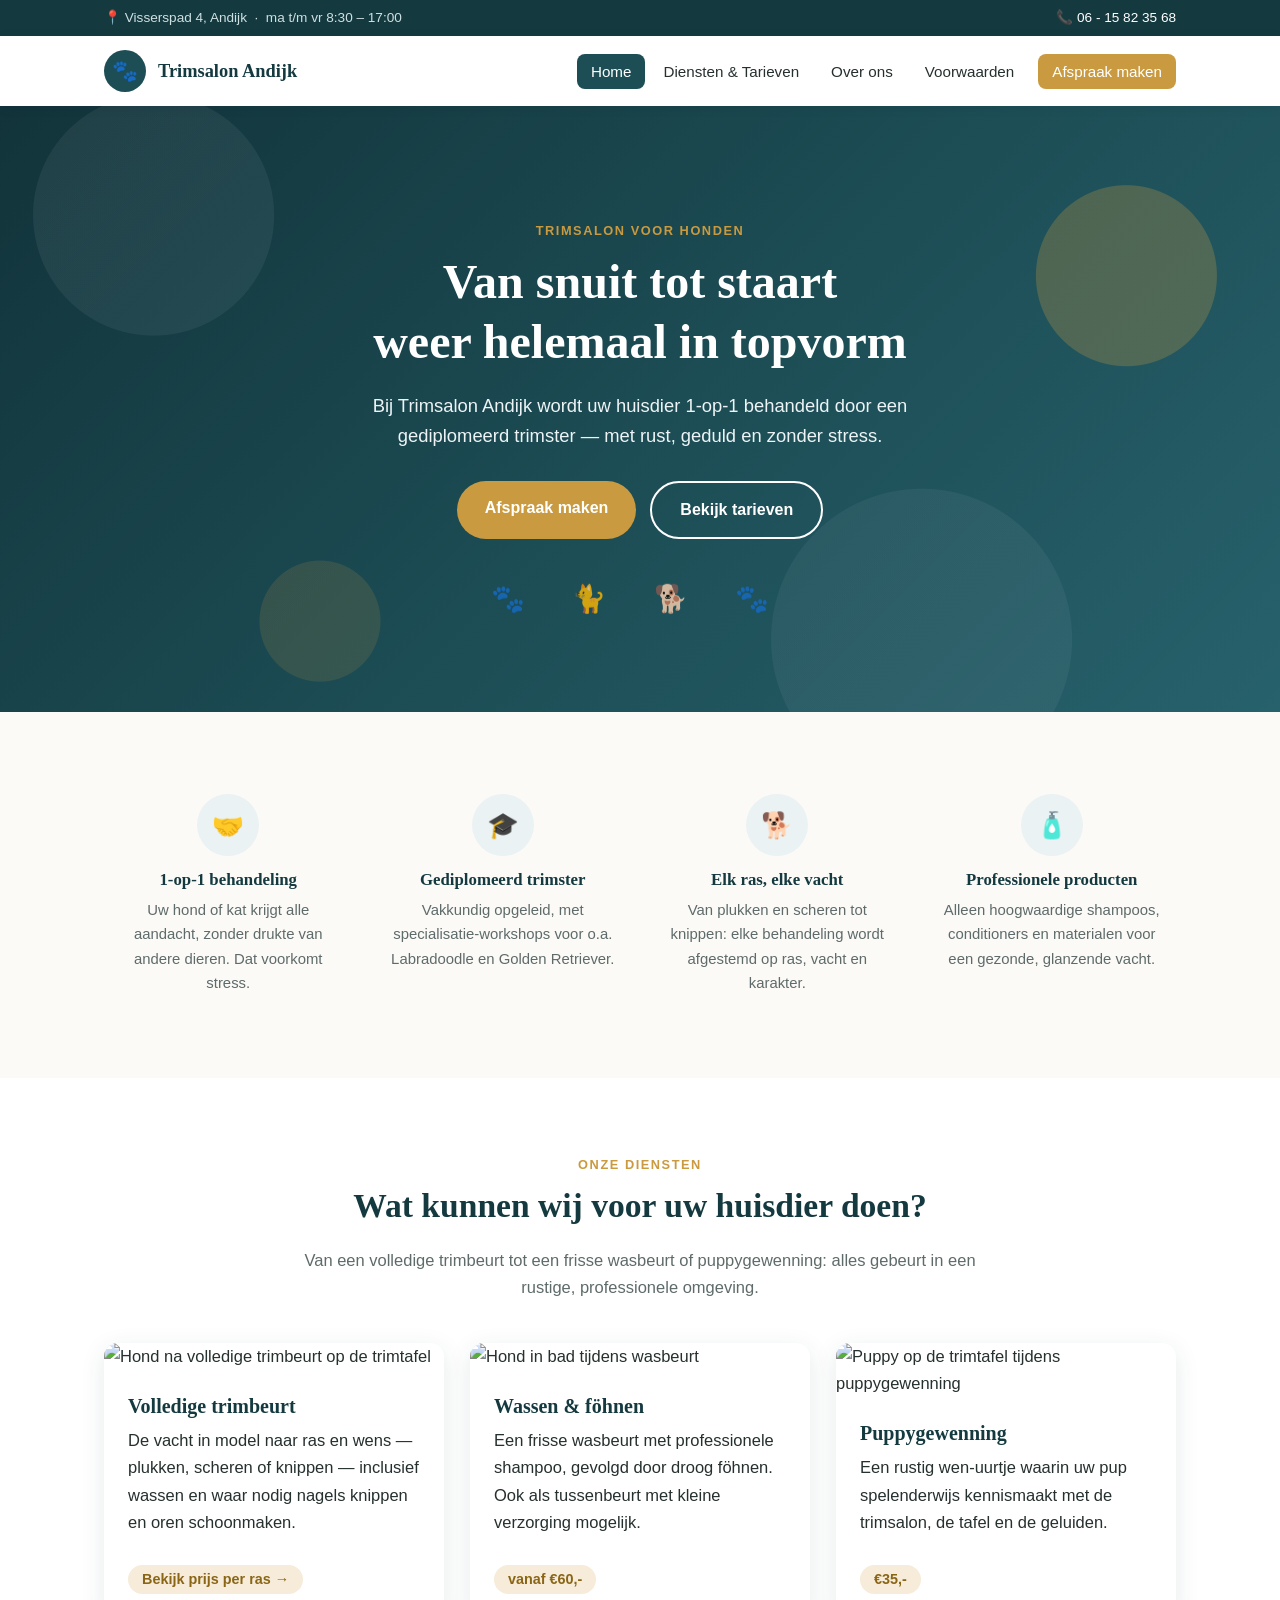
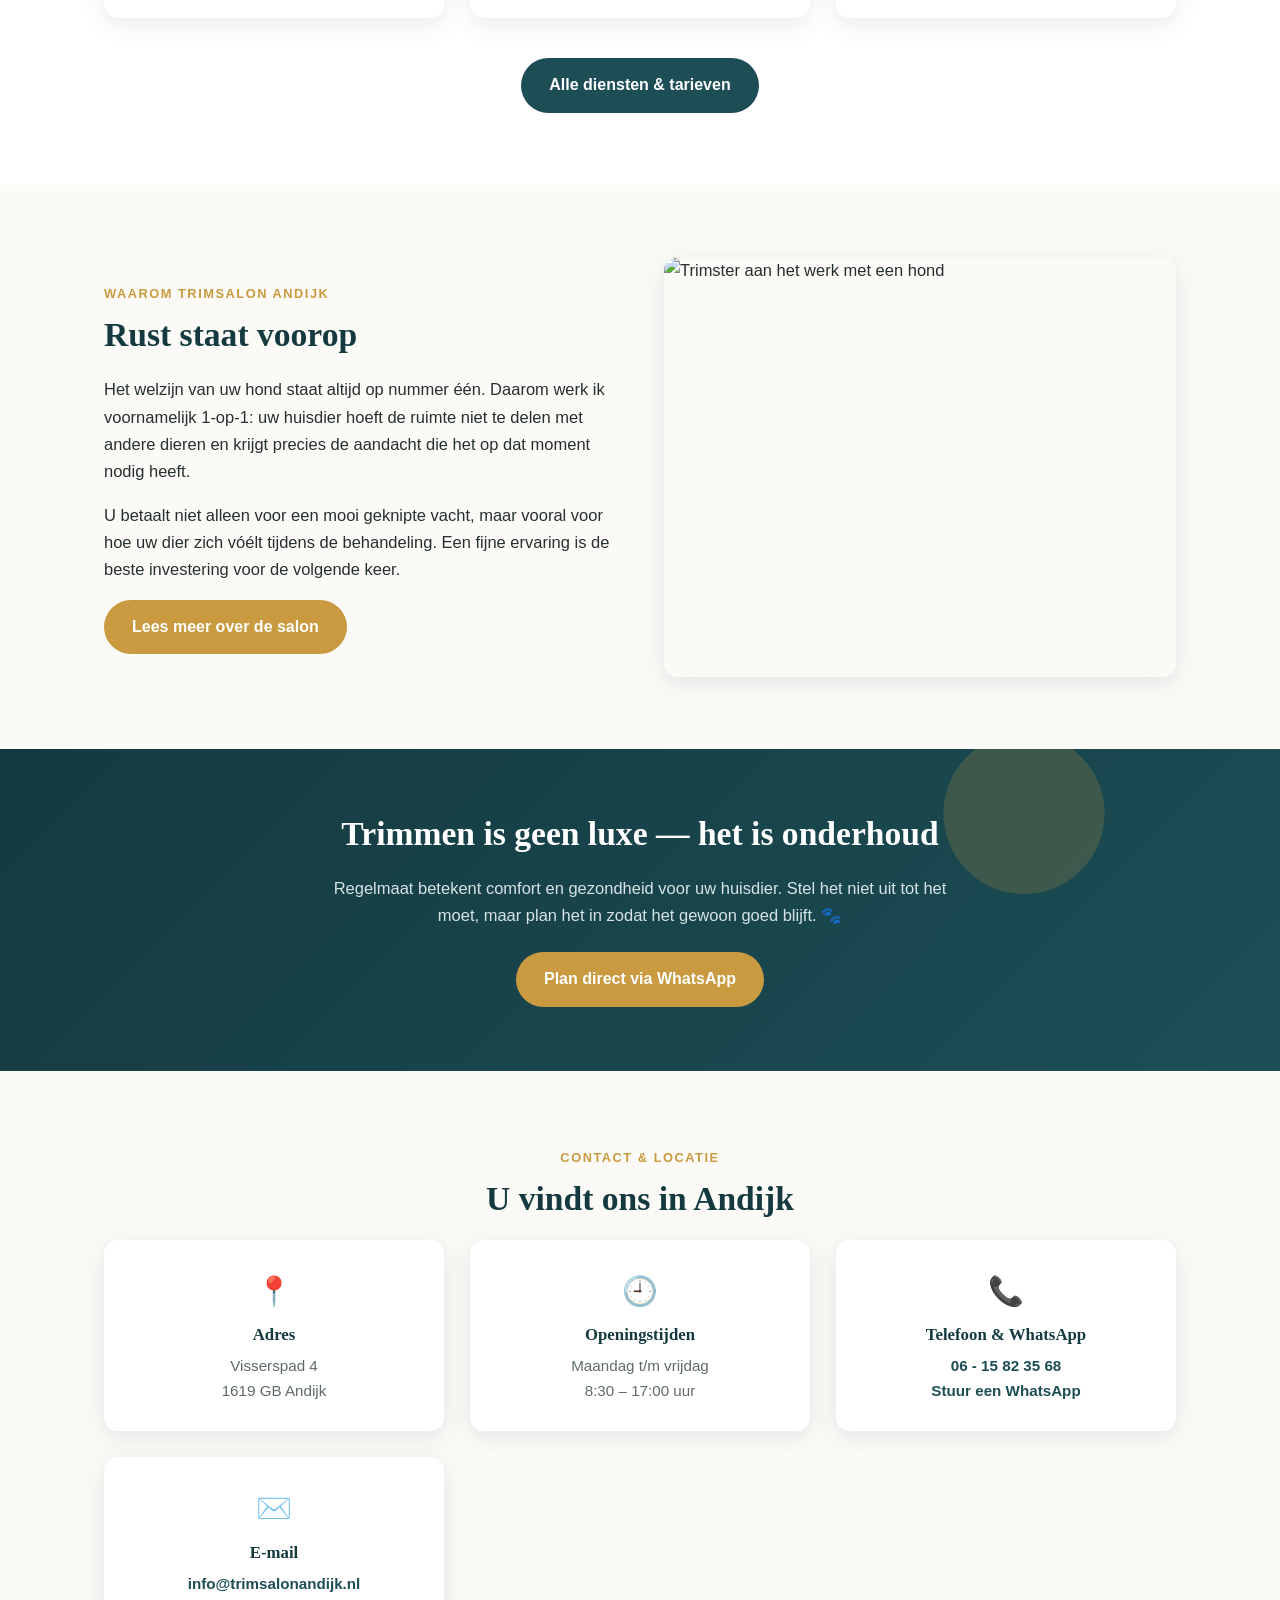
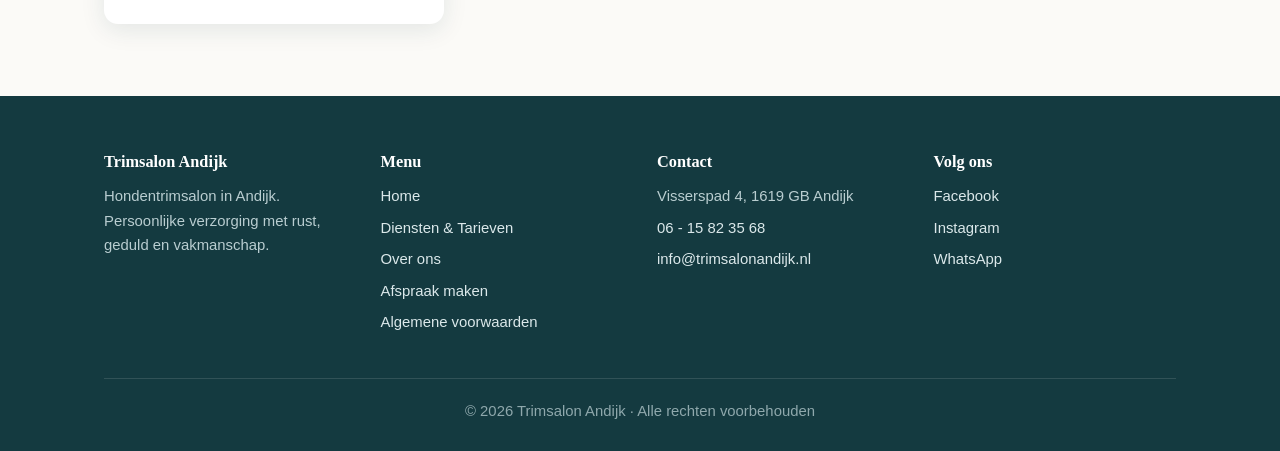
==== index.html @ f0314c36 "Update index.html" ====
<!DOCTYPE html>
<html lang="nl">
<head>
<meta charset="UTF-8">
<meta name="viewport" content="width=device-width, initial-scale=1.0">
<title>Trimsalon Andijk | Hondentrimsalon</title>
<meta name="description" content="Trimsalon Andijk: professionele trimsalon voor honden. Persoonlijke 1-op-1 aandacht door een gediplomeerd trimster. Maak eenvoudig een afspraak.">
<link rel="stylesheet" href="style.css">
</head>
<body>

<div class="topbar">
  <div class="container">
    <span>📍 Visserspad 4, Andijk &nbsp;·&nbsp; ma t/m vr 8:30 – 17:00</span>
    <span>📞 <a href="tel:0615823568">06 - 15 82 35 68</a></span>
  </div>
</div>

<header class="site">
  <div class="container">
    <a class="brand" href="index.html">
      <span class="paw">🐾</span>
      <span>
        <strong>Trimsalon Andijk</strong>
      </span>
    </a>
    <nav class="main">
      <ul>
        <li><a href="index.html" class="active">Home</a></li>
        <li><a href="diensten-tarieven.html">Diensten &amp; Tarieven</a></li>
        <li><a href="over-ons.html">Over ons</a></li>
        <li><a href="algemene-voorwaarden.html">Voorwaarden</a></li>
        <li><a href="afspraak-maken.html" class="cta">Afspraak maken</a></li>
      </ul>
    </nav>
  </div>
</header>

<!-- Foto-idee (later): brede sfeerfoto van de salon, of een vrolijke net-getrimde hond. Kan als achtergrond achter deze hero. -->
<section class="hero">
  <span class="kicker">Trimsalon voor honden</span>
  <h1>Van snuit tot staart<br>weer helemaal in topvorm</h1>
  <p class="lead">Bij Trimsalon Andijk wordt uw huisdier 1-op-1 behandeld door een gediplomeerd trimster — met rust, geduld en zonder stress.</p>
  <div class="btn-row">
    <a class="btn btn-gold" href="afspraak-maken.html">Afspraak maken</a>
    <a class="btn btn-outline" href="diensten-tarieven.html">Bekijk tarieven</a>
  </div>
  <span class="paws">🐾 🐈 🐕 🐾</span>
</section>

<section class="block">
  <div class="container">
    <div class="usp">
      <div class="item">
        <div class="icon">🤝</div>
        <h3>1-op-1 behandeling</h3>
        <p>Uw hond of kat krijgt alle aandacht, zonder drukte van andere dieren. Dat voorkomt stress.</p>
      </div>
      <div class="item">
        <div class="icon">🎓</div>
        <h3>Gediplomeerd trimster</h3>
        <p>Vakkundig opgeleid, met specialisatie-workshops voor o.a. Labradoodle en Golden Retriever.</p>
      </div>
      <div class="item">
        <div class="icon">🐕</div>
        <h3>Elk ras, elke vacht</h3>
        <p>Van plukken en scheren tot knippen: elke behandeling wordt afgestemd op ras, vacht en karakter.</p>
      </div>
      <div class="item">
        <div class="icon">🧴</div>
        <h3>Professionele producten</h3>
        <p>Alleen hoogwaardige shampoos, conditioners en materialen voor een gezonde, glanzende vacht.</p>
      </div>
    </div>
  </div>
</section>

<section class="block alt">
  <div class="container">
    <div class="center">
      <span class="kicker">Onze diensten</span>
      <h2>Wat kunnen wij voor uw huisdier doen?</h2>
      <p class="intro">Van een volledige trimbeurt tot een frisse wasbeurt of puppygewenning: alles gebeurt in een rustige, professionele omgeving.</p>
    </div>
    <div class="grid cols-3">
      <div class="card">
        <img src="https://d8j0ntlcm91z4.cloudfront.net/user_3FoysJiSFEChedgdG9I7TiVVTY4/hf_20260715_161110_e3547c8f-b76b-4efc-82a1-3128d108b045_min.webp" alt="Hond na volledige trimbeurt op de trimtafel">
        <div class="body">
          <h3>Volledige trimbeurt</h3>
          <p>De vacht in model naar ras en wens — plukken, scheren of knippen — inclusief wassen en waar nodig nagels knippen en oren schoonmaken.</p>
          <a class="price" href="diensten-tarieven.html#prijzen">Bekijk prijs per ras →</a>
        </div>
      </div>
      <div class="card">
        <img src="https://d8j0ntlcm91z4.cloudfront.net/user_3FoysJiSFEChedgdG9I7TiVVTY4/hf_20260715_161113_7d93ef92-197d-4ca3-9a2f-5227d7cec4b4_min.webp" alt="Hond in bad tijdens wasbeurt">
        <div class="body">
          <h3>Wassen &amp; föhnen</h3>
          <p>Een frisse wasbeurt met professionele shampoo, gevolgd door droog föhnen. Ook als tussenbeurt met kleine verzorging mogelijk.</p>
          <span class="price">vanaf €60,-</span>
        </div>
      </div>
      <div class="card">
        <img src="https://d8j0ntlcm91z4.cloudfront.net/user_3FoysJiSFEChedgdG9I7TiVVTY4/hf_20260715_161114_05e41733-32a0-4cd3-87bd-3e9fcb321b71_min.webp" alt="Puppy op de trimtafel tijdens puppygewenning">
        <div class="body">
          <h3>Puppygewenning</h3>
          <p>Een rustig wen-uurtje waarin uw pup spelenderwijs kennismaakt met de trimsalon, de tafel en de geluiden.</p>
          <span class="price">€35,-</span>
        </div>
      </div>
    </div>
    <div class="center" style="margin-top:40px">
      <a class="btn btn-petrol" href="diensten-tarieven.html">Alle diensten &amp; tarieven</a>
    </div>
  </div>
</section>

<section class="block">
  <div class="container split">
    <div>
      <span class="kicker">Waarom Trimsalon Andijk</span>
      <h2>Rust staat voorop</h2>
      <p>Het welzijn van uw hond staat altijd op nummer één. Daarom werk ik voornamelijk 1-op-1: uw huisdier hoeft de ruimte niet te delen met andere dieren en krijgt precies de aandacht die het op dat moment nodig heeft.</p>
      <p>U betaalt niet alleen voor een mooi geknipte vacht, maar vooral voor hoe uw dier zich vóélt tijdens de behandeling. Een fijne ervaring is de beste investering voor de volgende keer.</p>
      <a class="btn btn-gold" href="over-ons.html">Lees meer over de salon</a>
    </div>
    <img src="https://d8j0ntlcm91z4.cloudfront.net/user_3FoysJiSFEChedgdG9I7TiVVTY4/hf_20260715_161116_13ba893d-759b-431b-9e44-00b87ac63990_min.webp" alt="Trimster aan het werk met een hond">
  </div>
</section>

<section class="band">
  <h2>Trimmen is geen luxe — het is onderhoud</h2>
  <p>Regelmaat betekent comfort en gezondheid voor uw huisdier. Stel het niet uit tot het moet, maar plan het in zodat het gewoon goed blijft. 🐾</p>
  <a class="btn btn-gold" href="https://wa.me/31615823568">Plan direct via WhatsApp</a>
</section>

<section class="block" id="contact">
  <div class="container">
    <div class="center">
      <span class="kicker">Contact &amp; locatie</span>
      <h2>U vindt ons in Andijk</h2>
    </div>
    <div class="contact-grid">
      <div class="contact-card">
        <div class="icon">📍</div>
        <h3>Adres</h3>
        <p>Visserspad 4<br>1619 GB Andijk</p>
      </div>
      <div class="contact-card">
        <div class="icon">🕘</div>
        <h3>Openingstijden</h3>
        <p>Maandag t/m vrijdag<br>8:30 – 17:00 uur</p>
      </div>
      <div class="contact-card">
        <div class="icon">📞</div>
        <h3>Telefoon &amp; WhatsApp</h3>
        <p><a href="tel:0615823568">06 - 15 82 35 68</a><br><a href="https://wa.me/31615823568">Stuur een WhatsApp</a></p>
      </div>
      <div class="contact-card">
        <div class="icon">✉️</div>
        <h3>E-mail</h3>
        <p><a href="mailto:info@trimsalonandijk.nl">info@trimsalonandijk.nl</a></p>
      </div>
    </div>
  </div>
</section>

<footer class="site">
  <div class="container">
    <div class="foot-grid">
      <div>
        <h4>Trimsalon Andijk</h4>
        <p>Hondentrimsalon in Andijk. Persoonlijke verzorging met rust, geduld en vakmanschap.</p>
      </div>
      <div>
        <h4>Menu</h4>
        <ul>
          <li><a href="index.html">Home</a></li>
          <li><a href="diensten-tarieven.html">Diensten &amp; Tarieven</a></li>
          <li><a href="over-ons.html">Over ons</a></li>
          <li><a href="afspraak-maken.html">Afspraak maken</a></li>
          <li><a href="algemene-voorwaarden.html">Algemene voorwaarden</a></li>
        </ul>
      </div>
      <div>
        <h4>Contact</h4>
        <ul>
          <li>Visserspad 4, 1619 GB Andijk</li>
          <li><a href="tel:0615823568">06 - 15 82 35 68</a></li>
          <li><a href="mailto:info@trimsalonandijk.nl">info@trimsalonandijk.nl</a></li>
        </ul>
      </div>
      <div>
        <h4>Volg ons</h4>
        <ul>
          <li><a href="https://facebook.com/profile.php?id=61559334909714">Facebook</a></li>
          <li><a href="https://instagram.com/leenshonden_en_kattentrimsalon">Instagram</a></li>
          <li><a href="https://wa.me/31615823568">WhatsApp</a></li>
        </ul>
      </div>
    </div>
    <div class="copyright">© 2026 Trimsalon Andijk · Alle rechten voorbehouden</div>
  </div>
</footer>

</body>
</html>
---- style.css ----
/* ===== Trimsalon Andijk ===== */
:root {
  --petrol: #1d4e56;
  --petrol-dark: #143a40;
  --petrol-light: #eaf2f3;
  --gold: #c99a3f;
  --gold-light: #f6ecd9;
  --ink: #26302f;
  --muted: #5e6b6a;
  --bg: #fbfaf7;
  --white: #ffffff;
  --radius: 14px;
  --shadow: 0 6px 24px rgba(20, 58, 64, 0.10);
}

* { margin: 0; padding: 0; box-sizing: border-box; }

html { scroll-behavior: smooth; }

body {
  font-family: 'Segoe UI', 'Helvetica Neue', Arial, sans-serif;
  color: var(--ink);
  background: var(--bg);
  line-height: 1.65;
  font-size: 16.5px;
}

h1, h2, h3, h4 { font-family: Georgia, 'Times New Roman', serif; color: var(--petrol-dark); line-height: 1.25; }
h1 { font-size: clamp(1.9rem, 4.5vw, 3rem); }
h2 { font-size: clamp(1.5rem, 3vw, 2.1rem); margin-bottom: .6em; }
h3 { font-size: 1.25rem; margin-bottom: .4em; }
p { margin-bottom: 1em; }

img { max-width: 100%; display: block; }

.container { max-width: 1120px; margin: 0 auto; padding: 0 24px; }

/* ===== Topbar ===== */
.topbar {
  background: var(--petrol-dark);
  color: #cfe0e2;
  font-size: .85rem;
  padding: 7px 0;
}
.topbar .container { display: flex; justify-content: space-between; flex-wrap: wrap; gap: 6px; }
.topbar a { color: #fff; text-decoration: none; }

/* ===== Header / nav ===== */
header.site {
  background: var(--white);
  position: sticky;
  top: 0;
  z-index: 50;
  box-shadow: 0 2px 12px rgba(0,0,0,.06);
}
header.site .container {
  display: flex;
  align-items: center;
  justify-content: space-between;
  padding-top: 14px;
  padding-bottom: 14px;
  flex-wrap: wrap;
  gap: 10px;
}
.brand { display: flex; align-items: center; gap: 12px; text-decoration: none; }
.brand .paw {
  width: 42px; height: 42px; border-radius: 50%;
  background: var(--petrol);
  color: #fff; display: flex; align-items: center; justify-content: center;
  font-size: 1.3rem;
}
.brand strong { font-family: Georgia, serif; color: var(--petrol-dark); font-size: 1.15rem; display: block; line-height: 1.15; }
.brand span.sub { font-size: .78rem; color: var(--muted); letter-spacing: .04em; text-transform: uppercase; }

nav.main ul { list-style: none; display: flex; gap: 4px; flex-wrap: wrap; }
nav.main a {
  text-decoration: none; color: var(--ink);
  padding: 9px 14px; border-radius: 8px; font-weight: 500; font-size: .95rem;
}
nav.main a:hover { background: var(--petrol-light); color: var(--petrol-dark); }
nav.main a.active { background: var(--petrol); color: #fff; }
nav.main a.cta { background: var(--gold); color: #fff; margin-left: 6px; }
nav.main a.cta:hover { background: #b3872f; color: #fff; }

/* ===== Hero (decoratief, zonder foto) ===== */
.hero {
  color: #fff;
  text-align: center;
  padding: 110px 24px 90px;
  background:
    radial-gradient(circle at 12% 18%, rgba(255,255,255,.06) 0 120px, transparent 121px),
    radial-gradient(circle at 88% 28%, rgba(201,154,63,.28) 0 90px, transparent 91px),
    radial-gradient(circle at 72% 88%, rgba(255,255,255,.05) 0 150px, transparent 151px),
    radial-gradient(circle at 25% 85%, rgba(201,154,63,.15) 0 60px, transparent 61px),
    linear-gradient(135deg, #12333a, #1d4e56 55%, #27616c);
}
.hero h1 { color: #fff; margin-bottom: .4em; }
.hero p.lead { font-size: 1.15rem; max-width: 640px; margin: 0 auto 1.6em; color: #eef4f5; }
.hero .paws { font-size: 1.7rem; letter-spacing: 20px; opacity: .8; display: block; margin-top: 38px; }

.hero-page {
  background:
    radial-gradient(circle at 85% 25%, rgba(201,154,63,.22) 0 70px, transparent 71px),
    radial-gradient(circle at 10% 80%, rgba(255,255,255,.05) 0 100px, transparent 101px),
    linear-gradient(135deg, #143a40, #1d4e56);
  color: #fff;
  padding: 64px 24px;
  text-align: center;
}
.hero-page h1 { color: #fff; }
.hero-page p { color: #d7e4e6; max-width: 680px; margin: .6em auto 0; }

/* ===== Buttons ===== */
.btn {
  display: inline-block;
  padding: 14px 28px;
  border-radius: 40px;
  text-decoration: none;
  font-weight: 600;
  font-size: 1rem;
  transition: transform .15s ease, box-shadow .15s ease;
}
.btn:hover { transform: translateY(-2px); box-shadow: var(--shadow); }
.btn-gold { background: var(--gold); color: #fff; }
.btn-outline { border: 2px solid #fff; color: #fff; }
.btn-petrol { background: var(--petrol); color: #fff; }
.btn-row { display: flex; gap: 14px; justify-content: center; flex-wrap: wrap; }

/* ===== Sections ===== */
section.block { padding: 72px 0; }
section.block.alt { background: var(--white); }
.center { text-align: center; }
.kicker {
  display: inline-block;
  color: var(--gold);
  font-weight: 700;
  letter-spacing: .12em;
  text-transform: uppercase;
  font-size: .8rem;
  margin-bottom: 10px;
}
.intro { max-width: 720px; margin: 0 auto 2.5em; color: var(--muted); }

/* ===== Cards ===== */
.grid { display: grid; gap: 26px; }
.grid.cols-3 { grid-template-columns: repeat(auto-fit, minmax(280px, 1fr)); }
.grid.cols-2 { grid-template-columns: repeat(auto-fit, minmax(320px, 1fr)); }

.card {
  background: var(--white);
  border-radius: var(--radius);
  box-shadow: var(--shadow);
  overflow: hidden;
  display: flex;
  flex-direction: column;
}
.card .body { padding: 24px; flex: 1; }
.card .body ul { margin: 10px 0 0 18px; color: var(--muted); }
.card .body ul li { margin-bottom: 5px; }
.card .price {
  display: inline-block; background: var(--gold-light); color: #8a6516;
  font-weight: 700; border-radius: 20px; padding: 3px 14px; font-size: .9rem; margin-top: 12px;
  text-decoration: none;
}
a.price:hover { background: var(--gold); color: #fff; }

/* ===== Foto-placeholders =====
   Vervang een .ph-blok later door: <img src="..." alt="..."> */
.ph {
  height: 210px; width: 100%;
  background:
    radial-gradient(circle at 18% 28%, rgba(29,78,86,.09) 0 14px, transparent 15px),
    radial-gradient(circle at 72% 62%, rgba(201,154,63,.14) 0 18px, transparent 19px),
    radial-gradient(circle at 40% 80%, rgba(29,78,86,.07) 0 10px, transparent 11px),
    var(--petrol-light);
  border-bottom: 2px dashed #a8c2c6;
  display: flex; flex-direction: column; gap: 8px;
  align-items: center; justify-content: center;
  color: var(--muted); text-align: center; padding: 18px;
}
.ph .cam { font-size: 2rem; }
.ph small { font-size: .85rem; max-width: 280px; line-height: 1.4; }
.ph.tall { height: 420px; border-radius: var(--radius); border: 2px dashed #a8c2c6; box-shadow: var(--shadow); }
@media (max-width: 820px) { .ph.tall { height: 300px; } }

/* USP strip */
.usp { display: grid; gap: 26px; grid-template-columns: repeat(auto-fit, minmax(230px, 1fr)); }
.usp .item { text-align: center; padding: 10px; }
.usp .icon {
  width: 62px; height: 62px; margin: 0 auto 14px; border-radius: 50%;
  background: var(--petrol-light); color: var(--petrol);
  display: flex; align-items: center; justify-content: center; font-size: 1.6rem;
}
.usp h3 { font-size: 1.05rem; }
.usp p { color: var(--muted); font-size: .93rem; margin: 0; }

/* ===== Split (tekst + beeld) ===== */
.split { display: grid; grid-template-columns: 1fr 1fr; gap: 48px; align-items: center; }
.split img { border-radius: var(--radius); box-shadow: var(--shadow); width: 100%; height: 420px; object-fit: cover; }
@media (max-width: 820px) { .split { grid-template-columns: 1fr; } .split img { height: 300px; } }

/* ===== Tabellen ===== */
.table-wrap { overflow-x: auto; background: var(--white); border-radius: var(--radius); box-shadow: var(--shadow); }
table.prices { width: 100%; border-collapse: collapse; min-width: 420px; }
table.prices th, table.prices td { padding: 13px 20px; text-align: left; }
table.prices th { background: var(--petrol); color: #fff; font-weight: 600; font-size: .95rem; }
table.prices td { border-bottom: 1px solid #eef0ee; }
table.prices tr:last-child td { border-bottom: none; }
table.prices tr:nth-child(even) td { background: #f6f9f8; }
table.prices td.p { font-weight: 700; color: var(--petrol-dark); white-space: nowrap; }

.note {
  background: var(--gold-light);
  border-left: 4px solid var(--gold);
  padding: 18px 22px;
  border-radius: 0 10px 10px 0;
  color: #6c5417;
  margin: 26px 0;
  font-size: .95rem;
}

/* ===== Contact ===== */
.contact-grid { display: grid; gap: 26px; grid-template-columns: repeat(auto-fit, minmax(250px, 1fr)); }
.contact-card {
  background: var(--white); border-radius: var(--radius); box-shadow: var(--shadow);
  padding: 28px; text-align: center;
}
.contact-card .icon { font-size: 1.8rem; margin-bottom: 10px; }
.contact-card h3 { font-size: 1.05rem; }
.contact-card p { color: var(--muted); margin: 0; font-size: .95rem; }
.contact-card a { color: var(--petrol); font-weight: 600; text-decoration: none; }

/* ===== Quote band ===== */
.band {
  background:
    radial-gradient(circle at 80% 20%, rgba(201,154,63,.2) 0 80px, transparent 81px),
    linear-gradient(135deg, #143a40, #1d4e56);
  color: #fff;
  text-align: center;
  padding: 64px 24px;
}
.band h2 { color: #fff; }
.band p { color: #d7e4e6; max-width: 620px; margin: 0 auto 1.4em; }

/* ===== Voorwaarden ===== */
.terms { max-width: 800px; margin: 0 auto; }
.terms article {
  background: var(--white); border-radius: var(--radius); box-shadow: var(--shadow);
  padding: 28px 32px; margin-bottom: 22px;
}
.terms article h3 { display: flex; gap: 12px; align-items: baseline; }
.terms article h3 .nr {
  color: var(--gold); font-family: Georgia, serif; font-size: 1.4rem;
}
.terms article p, .terms article li { color: var(--muted); font-size: .97rem; }
.terms article ul { margin: 8px 0 0 20px; }

/* ===== Footer ===== */
footer.site {
  background: var(--petrol-dark);
  color: #b9cdd0;
  padding: 56px 0 28px;
  font-size: .93rem;
}
footer.site h4 { color: #fff; margin-bottom: 12px; font-size: 1.02rem; }
footer.site a { color: #dbe8ea; text-decoration: none; }
footer.site a:hover { color: var(--gold); }
.foot-grid { display: grid; gap: 34px; grid-template-columns: repeat(auto-fit, minmax(220px, 1fr)); margin-bottom: 36px; }
.foot-grid ul { list-style: none; }
.foot-grid li { margin-bottom: 7px; }
.copyright { border-top: 1px solid rgba(255,255,255,.12); padding-top: 20px; text-align: center; color: #8fa8ac; }

@media (max-width: 640px) {
  .hero { padding: 76px 20px; }
  section.block { padding: 52px 0; }
}
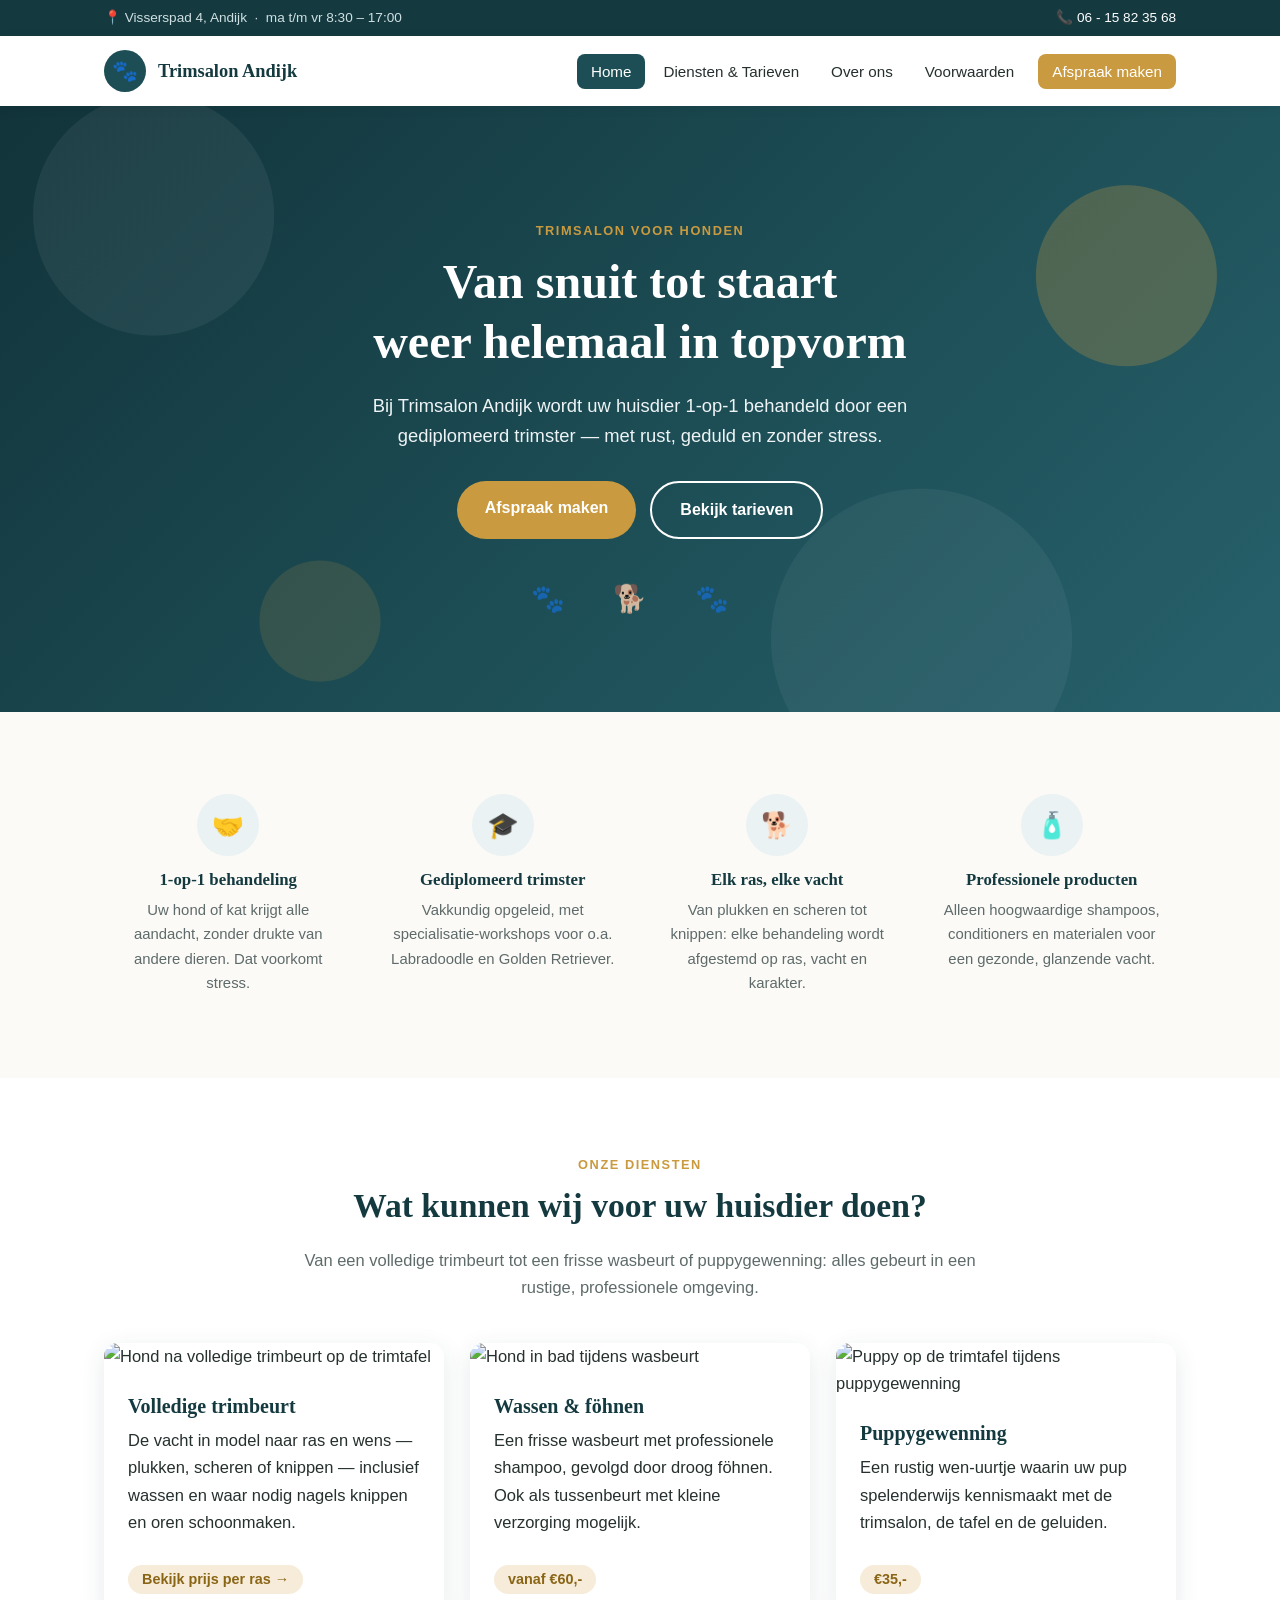
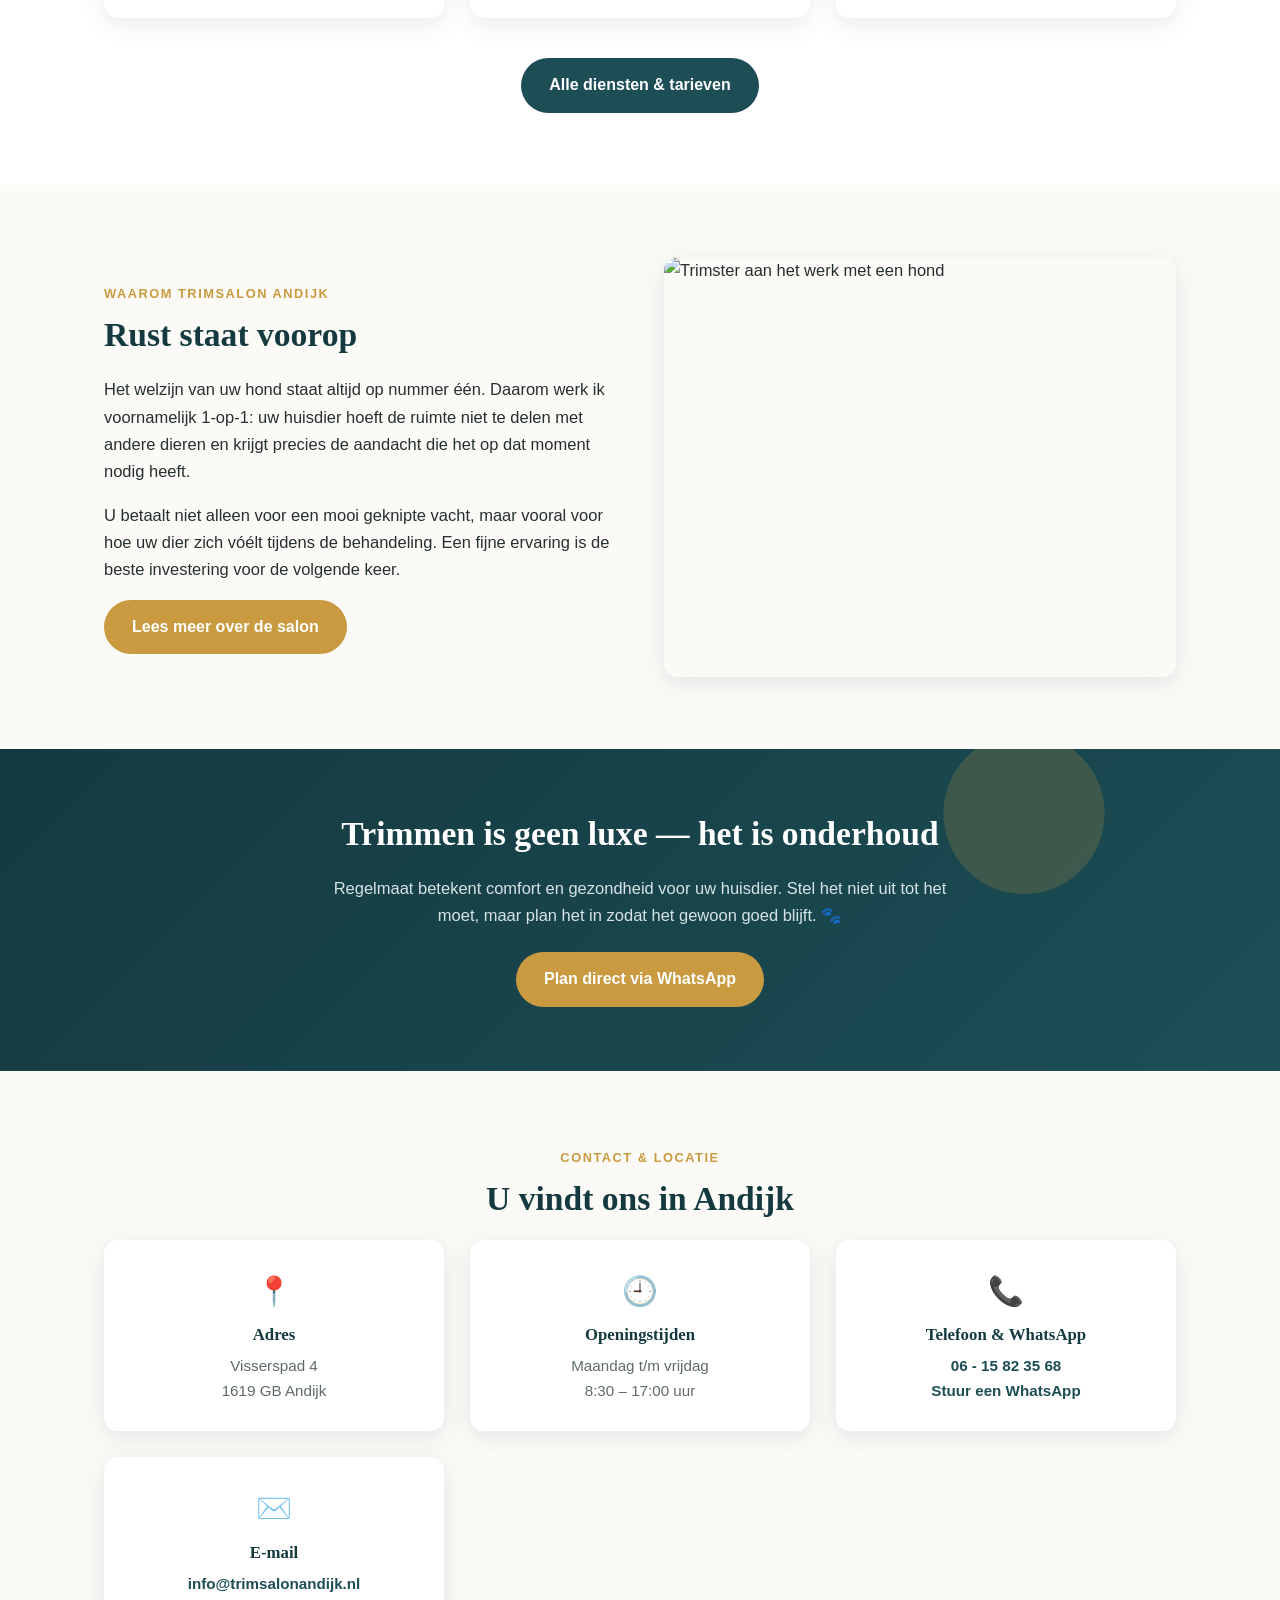
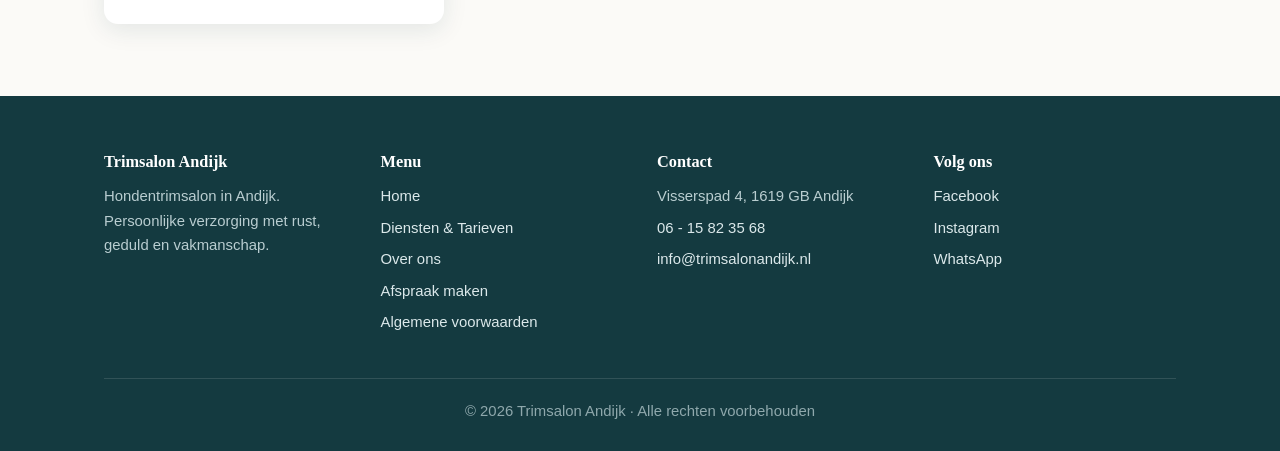
==== commit aef6415e: "Remove a cat emoji from the paws section" ====
--- a/index.html
+++ b/index.html
@@ -45,7 +45,7 @@
     <a class="btn btn-gold" href="afspraak-maken.html">Afspraak maken</a>
     <a class="btn btn-outline" href="diensten-tarieven.html">Bekijk tarieven</a>
   </div>
-  <span class="paws">🐾 🐈 🐕 🐾</span>
+  <span class="paws">🐾 🐕 🐾</span>
 </section>
 
 <section class="block">
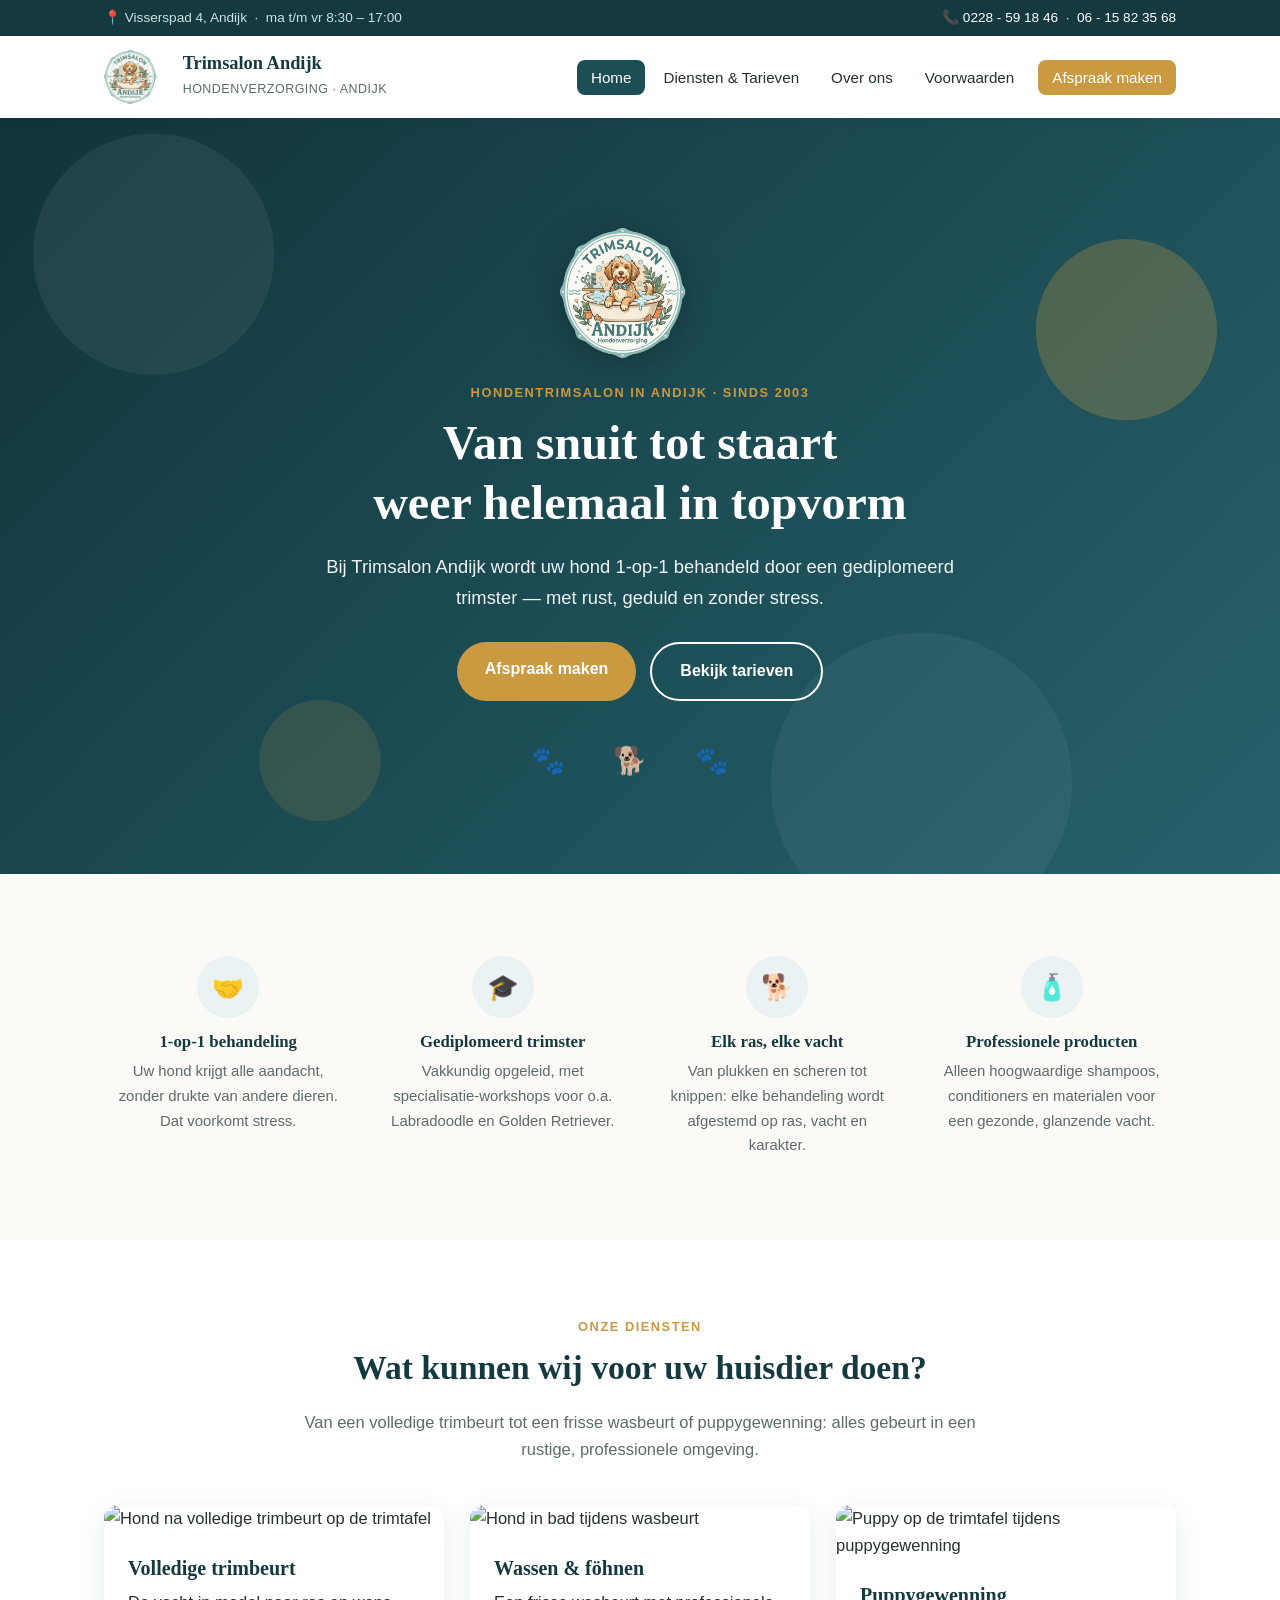
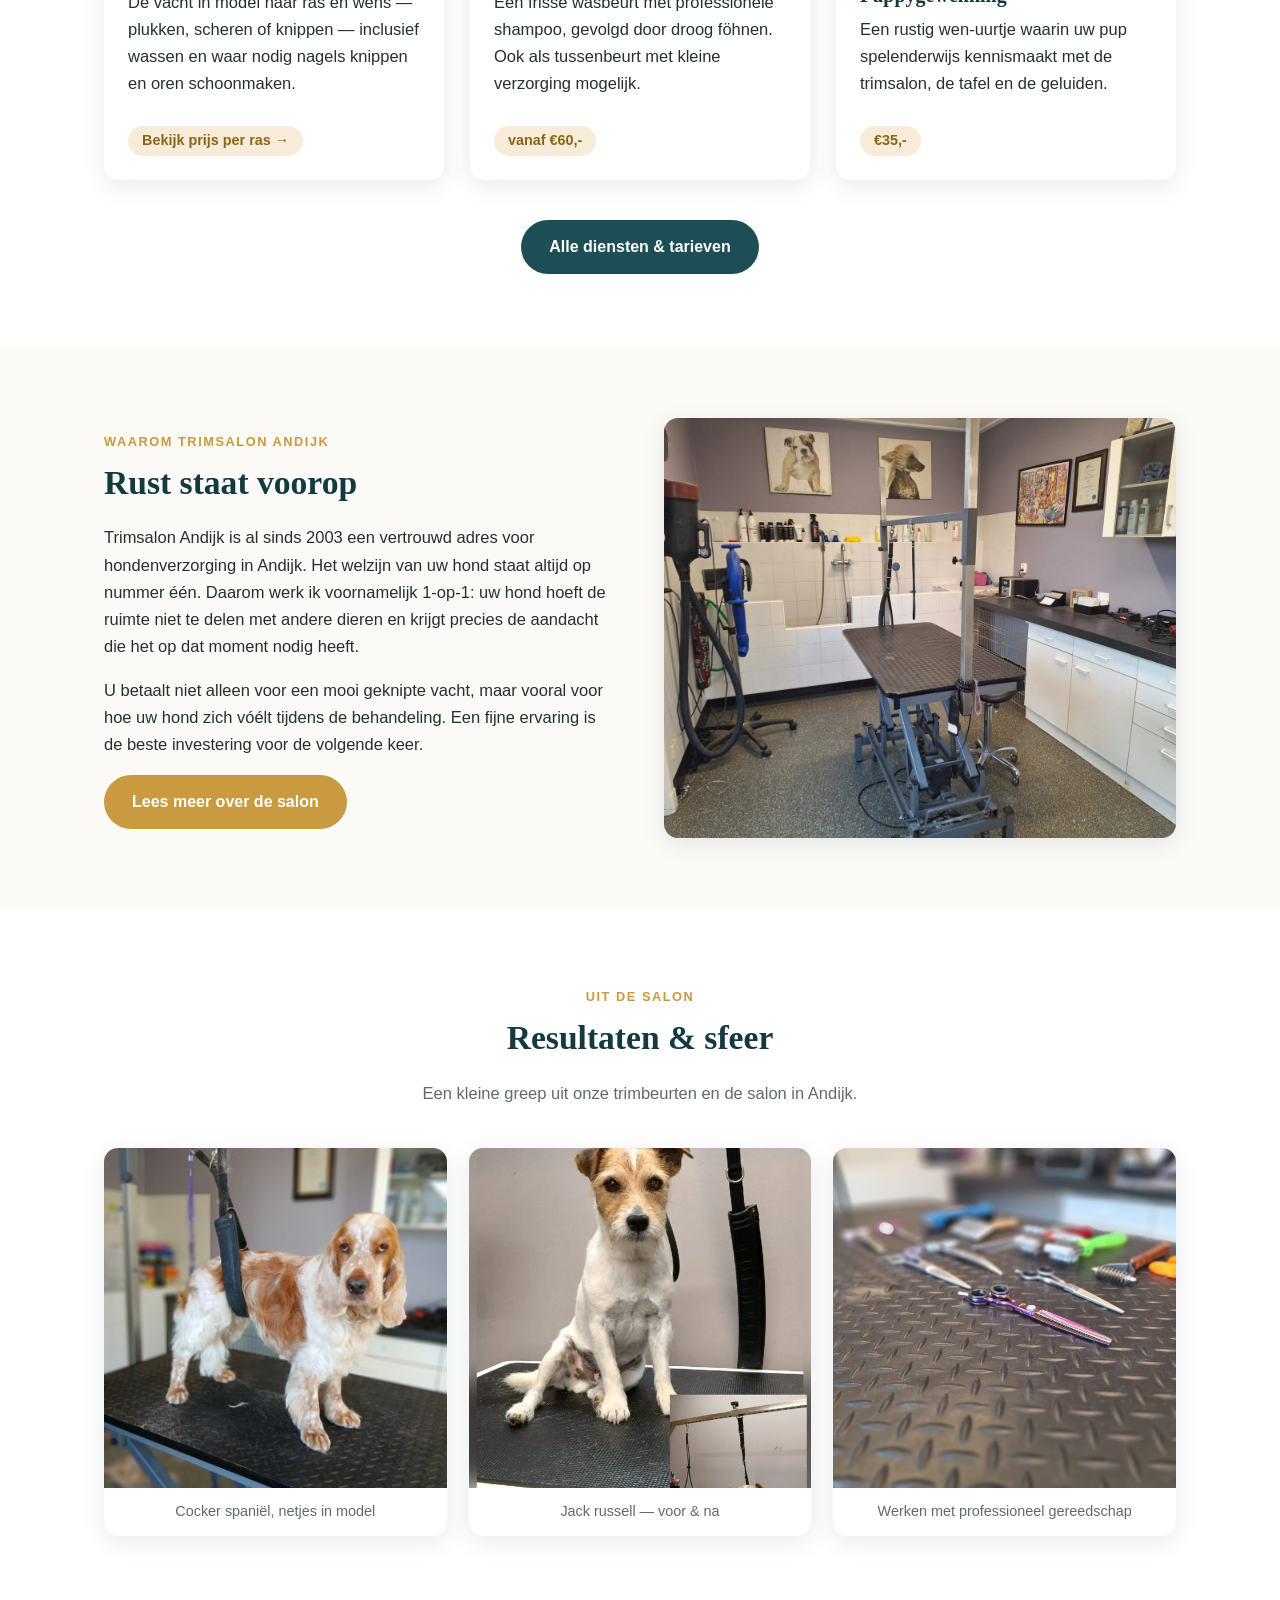
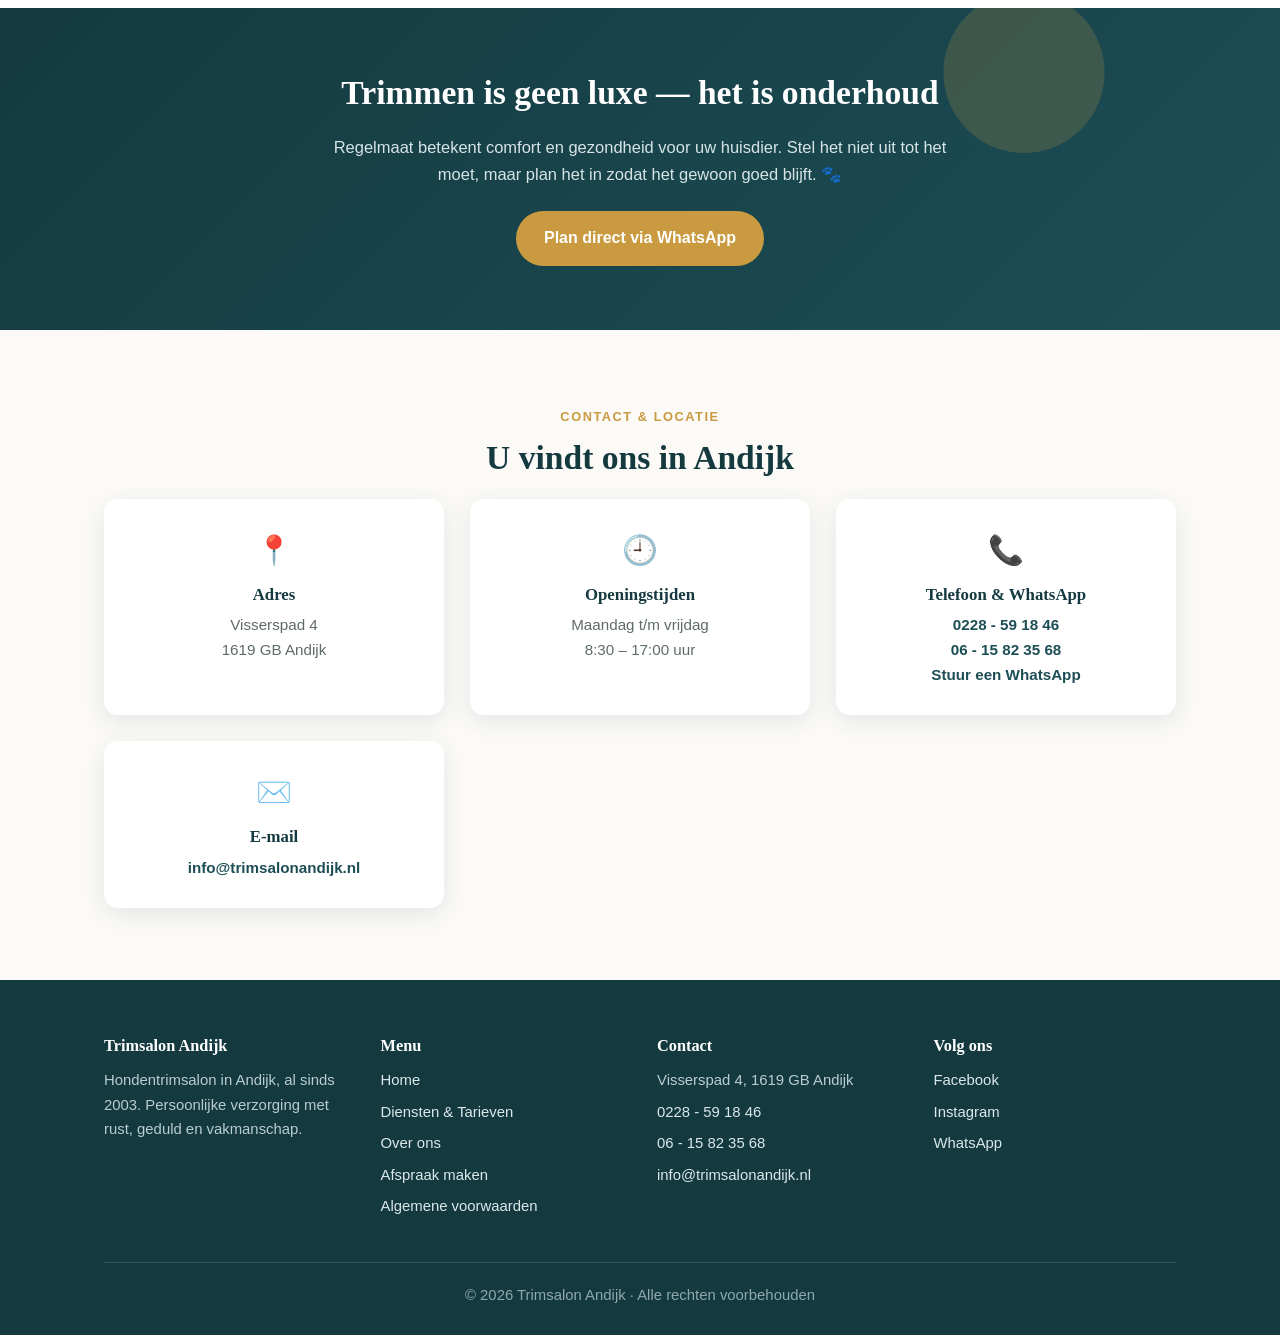
==== commit 082d645c: "Echte foto's + logo, hond-only, sinds 2003, extra telefoonnummer" ====
--- a/index.html
+++ b/index.html
@@ -3,8 +3,8 @@
 <head>
 <meta charset="UTF-8">
 <meta name="viewport" content="width=device-width, initial-scale=1.0">
-<title>Trimsalon Andijk | Hondentrimsalon</title>
-<meta name="description" content="Trimsalon Andijk: professionele trimsalon voor honden. Persoonlijke 1-op-1 aandacht door een gediplomeerd trimster. Maak eenvoudig een afspraak.">
+<title>Trimsalon Andijk | Hondentrimsalon sinds 2003</title>
+<meta name="description" content="Trimsalon Andijk: professionele hondentrimsalon sinds 2003. Persoonlijke 1-op-1 aandacht door een gediplomeerd trimster. Maak eenvoudig een afspraak.">
 <link rel="stylesheet" href="style.css">
 </head>
 <body>
@@ -12,16 +12,17 @@
 <div class="topbar">
   <div class="container">
     <span>📍 Visserspad 4, Andijk &nbsp;·&nbsp; ma t/m vr 8:30 – 17:00</span>
-    <span>📞 <a href="tel:0615823568">06 - 15 82 35 68</a></span>
+    <span>📞 <a href="tel:0228591846">0228 - 59 18 46</a> &nbsp;·&nbsp; <a href="tel:0615823568">06 - 15 82 35 68</a></span>
   </div>
 </div>
 
 <header class="site">
   <div class="container">
     <a class="brand" href="index.html">
-      <span class="paw">🐾</span>
+      <img class="logo" src="logo.png" alt="Trimsalon Andijk logo">
       <span>
         <strong>Trimsalon Andijk</strong>
+        <span class="sub">Hondenverzorging · Andijk</span>
       </span>
     </a>
     <nav class="main">
@@ -36,11 +37,11 @@
   </div>
 </header>
 
-<!-- Foto-idee (later): brede sfeerfoto van de salon, of een vrolijke net-getrimde hond. Kan als achtergrond achter deze hero. -->
 <section class="hero">
-  <span class="kicker">Trimsalon voor honden</span>
+  <img class="hero-logo" src="logo.png" alt="Trimsalon Andijk logo">
+  <span class="kicker">Hondentrimsalon in Andijk · sinds 2003</span>
   <h1>Van snuit tot staart<br>weer helemaal in topvorm</h1>
-  <p class="lead">Bij Trimsalon Andijk wordt uw huisdier 1-op-1 behandeld door een gediplomeerd trimster — met rust, geduld en zonder stress.</p>
+  <p class="lead">Bij Trimsalon Andijk wordt uw hond 1-op-1 behandeld door een gediplomeerd trimster — met rust, geduld en zonder stress.</p>
   <div class="btn-row">
     <a class="btn btn-gold" href="afspraak-maken.html">Afspraak maken</a>
     <a class="btn btn-outline" href="diensten-tarieven.html">Bekijk tarieven</a>
@@ -54,7 +55,7 @@
       <div class="item">
         <div class="icon">🤝</div>
         <h3>1-op-1 behandeling</h3>
-        <p>Uw hond of kat krijgt alle aandacht, zonder drukte van andere dieren. Dat voorkomt stress.</p>
+        <p>Uw hond krijgt alle aandacht, zonder drukte van andere dieren. Dat voorkomt stress.</p>
       </div>
       <div class="item">
         <div class="icon">🎓</div>
@@ -119,11 +120,26 @@
     <div>
       <span class="kicker">Waarom Trimsalon Andijk</span>
       <h2>Rust staat voorop</h2>
-      <p>Het welzijn van uw hond staat altijd op nummer één. Daarom werk ik voornamelijk 1-op-1: uw huisdier hoeft de ruimte niet te delen met andere dieren en krijgt precies de aandacht die het op dat moment nodig heeft.</p>
-      <p>U betaalt niet alleen voor een mooi geknipte vacht, maar vooral voor hoe uw dier zich vóélt tijdens de behandeling. Een fijne ervaring is de beste investering voor de volgende keer.</p>
+      <p>Trimsalon Andijk is al sinds 2003 een vertrouwd adres voor hondenverzorging in Andijk. Het welzijn van uw hond staat altijd op nummer één. Daarom werk ik voornamelijk 1-op-1: uw hond hoeft de ruimte niet te delen met andere dieren en krijgt precies de aandacht die het op dat moment nodig heeft.</p>
+      <p>U betaalt niet alleen voor een mooi geknipte vacht, maar vooral voor hoe uw hond zich vóélt tijdens de behandeling. Een fijne ervaring is de beste investering voor de volgende keer.</p>
       <a class="btn btn-gold" href="over-ons.html">Lees meer over de salon</a>
     </div>
-    <img src="https://d8j0ntlcm91z4.cloudfront.net/user_3FoysJiSFEChedgdG9I7TiVVTY4/hf_20260715_161116_13ba893d-759b-431b-9e44-00b87ac63990_min.webp" alt="Trimster aan het werk met een hond">
+    <img src="salon.jpg" alt="De trimsalon in Andijk">
+  </div>
+</section>
+
+<section class="block alt">
+  <div class="container">
+    <div class="center">
+      <span class="kicker">Uit de salon</span>
+      <h2>Resultaten &amp; sfeer</h2>
+      <p class="intro">Een kleine greep uit onze trimbeurten en de salon in Andijk.</p>
+    </div>
+    <div class="gallery">
+      <figure><img src="cocker.jpg" alt="Getrimde cocker spaniël op de trimtafel"><figcaption>Cocker spaniël, netjes in model</figcaption></figure>
+      <figure><img src="jackrussell.jpg" alt="Getrimde jack russell terriër"><figcaption>Jack russell — voor &amp; na</figcaption></figure>
+      <figure><img src="gereedschap.jpg" alt="Professioneel trimgereedschap"><figcaption>Werken met professioneel gereedschap</figcaption></figure>
+    </div>
   </div>
 </section>
 
@@ -153,7 +169,7 @@
       <div class="contact-card">
         <div class="icon">📞</div>
         <h3>Telefoon &amp; WhatsApp</h3>
-        <p><a href="tel:0615823568">06 - 15 82 35 68</a><br><a href="https://wa.me/31615823568">Stuur een WhatsApp</a></p>
+        <p><a href="tel:0228591846">0228 - 59 18 46</a><br><a href="tel:0615823568">06 - 15 82 35 68</a><br><a href="https://wa.me/31615823568">Stuur een WhatsApp</a></p>
       </div>
       <div class="contact-card">
         <div class="icon">✉️</div>
@@ -169,7 +185,7 @@
     <div class="foot-grid">
       <div>
         <h4>Trimsalon Andijk</h4>
-        <p>Hondentrimsalon in Andijk. Persoonlijke verzorging met rust, geduld en vakmanschap.</p>
+        <p>Hondentrimsalon in Andijk, al sinds 2003. Persoonlijke verzorging met rust, geduld en vakmanschap.</p>
       </div>
       <div>
         <h4>Menu</h4>
@@ -185,6 +201,7 @@
         <h4>Contact</h4>
         <ul>
           <li>Visserspad 4, 1619 GB Andijk</li>
+          <li><a href="tel:0228591846">0228 - 59 18 46</a></li>
           <li><a href="tel:0615823568">06 - 15 82 35 68</a></li>
           <li><a href="mailto:info@trimsalonandijk.nl">info@trimsalonandijk.nl</a></li>
         </ul>
--- a/style.css
+++ b/style.css
@@ -71,6 +71,16 @@
 }
 .brand strong { font-family: Georgia, serif; color: var(--petrol-dark); font-size: 1.15rem; display: block; line-height: 1.15; }
 .brand span.sub { font-size: .78rem; color: var(--muted); letter-spacing: .04em; text-transform: uppercase; }
+.brand .logo { height: 54px; width: auto; display: block; }
+
+/* Hero logo */
+.hero-logo { width: 160px; height: auto; margin: 0 auto 20px; display: block; filter: drop-shadow(0 6px 18px rgba(0,0,0,.25)); }
+
+/* Galerij */
+.gallery { display: grid; gap: 22px; grid-template-columns: repeat(auto-fit, minmax(260px, 1fr)); }
+.gallery figure { margin: 0; background: var(--white); border-radius: var(--radius); box-shadow: var(--shadow); overflow: hidden; }
+.gallery img { width: 100%; height: 340px; object-fit: cover; display: block; }
+.gallery figcaption { padding: 12px 16px; color: var(--muted); font-size: .9rem; text-align: center; }
 
 nav.main ul { list-style: none; display: flex; gap: 4px; flex-wrap: wrap; }
 nav.main a {
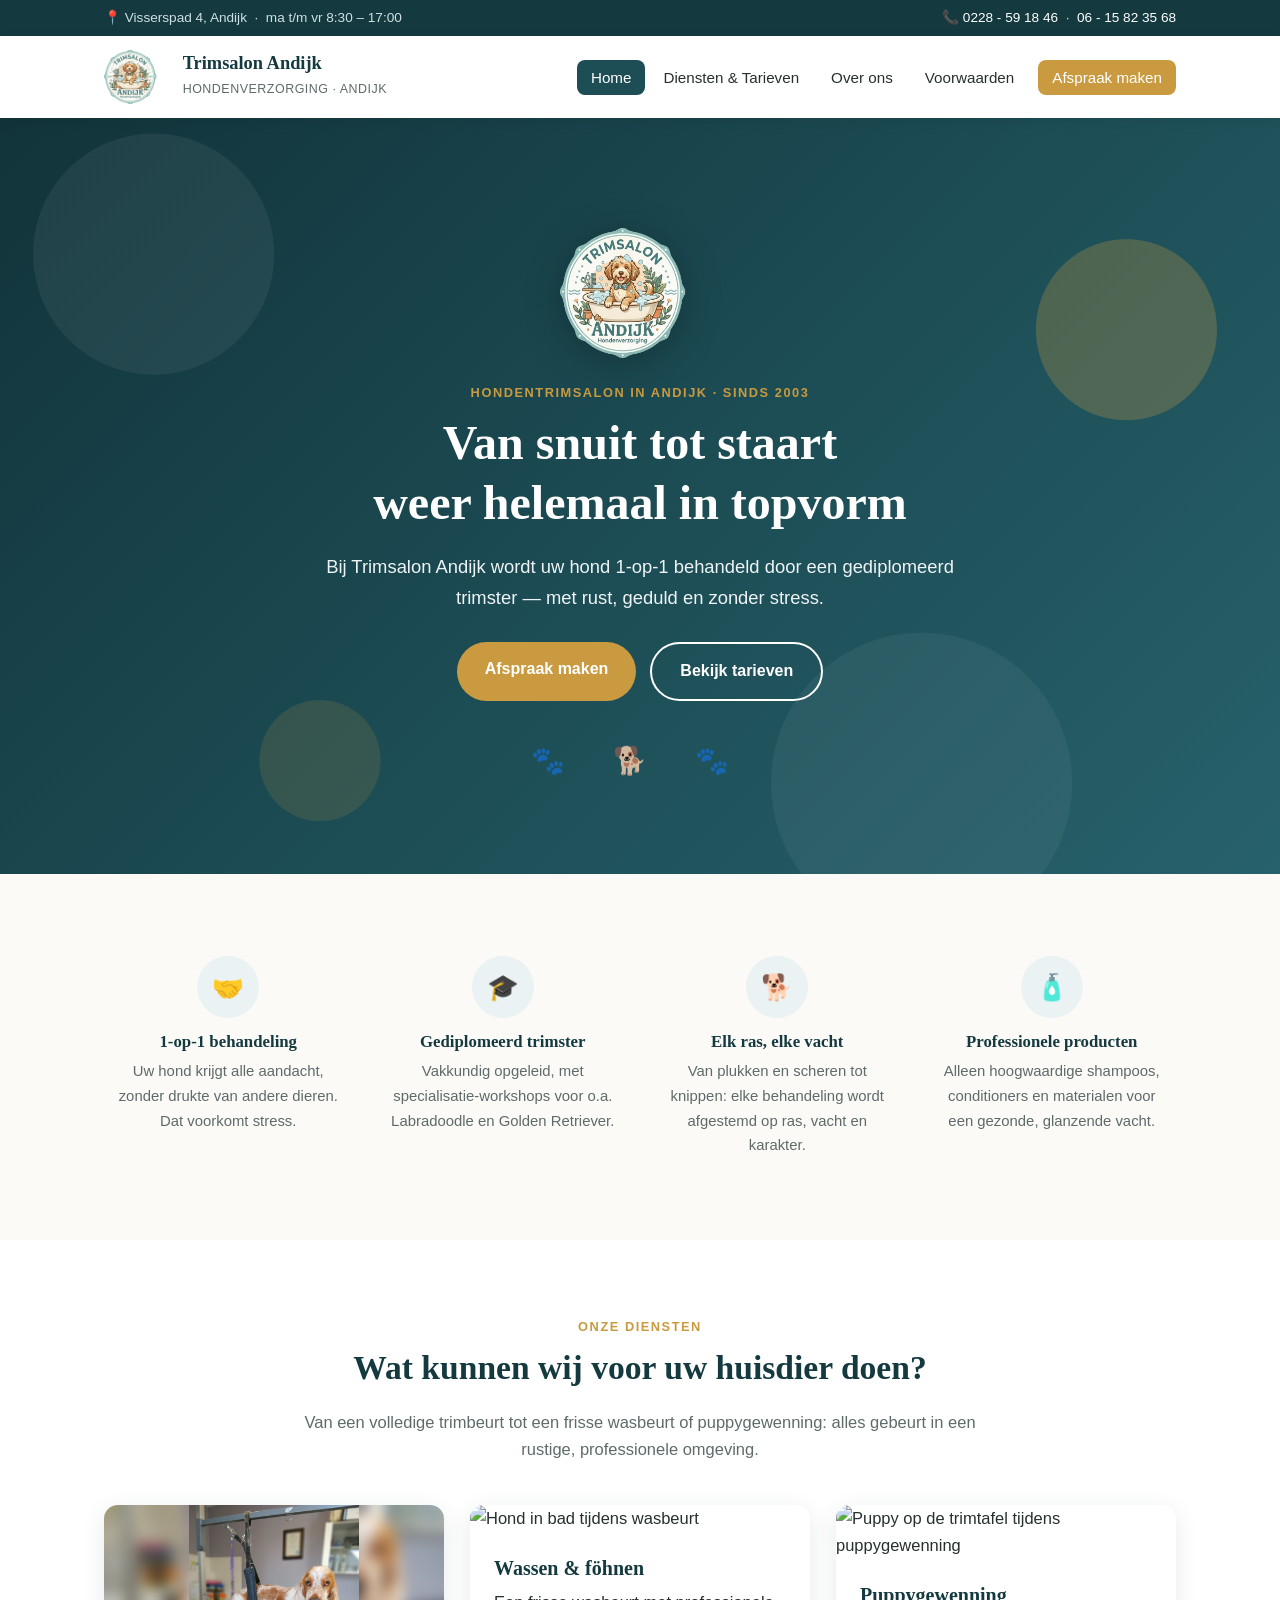
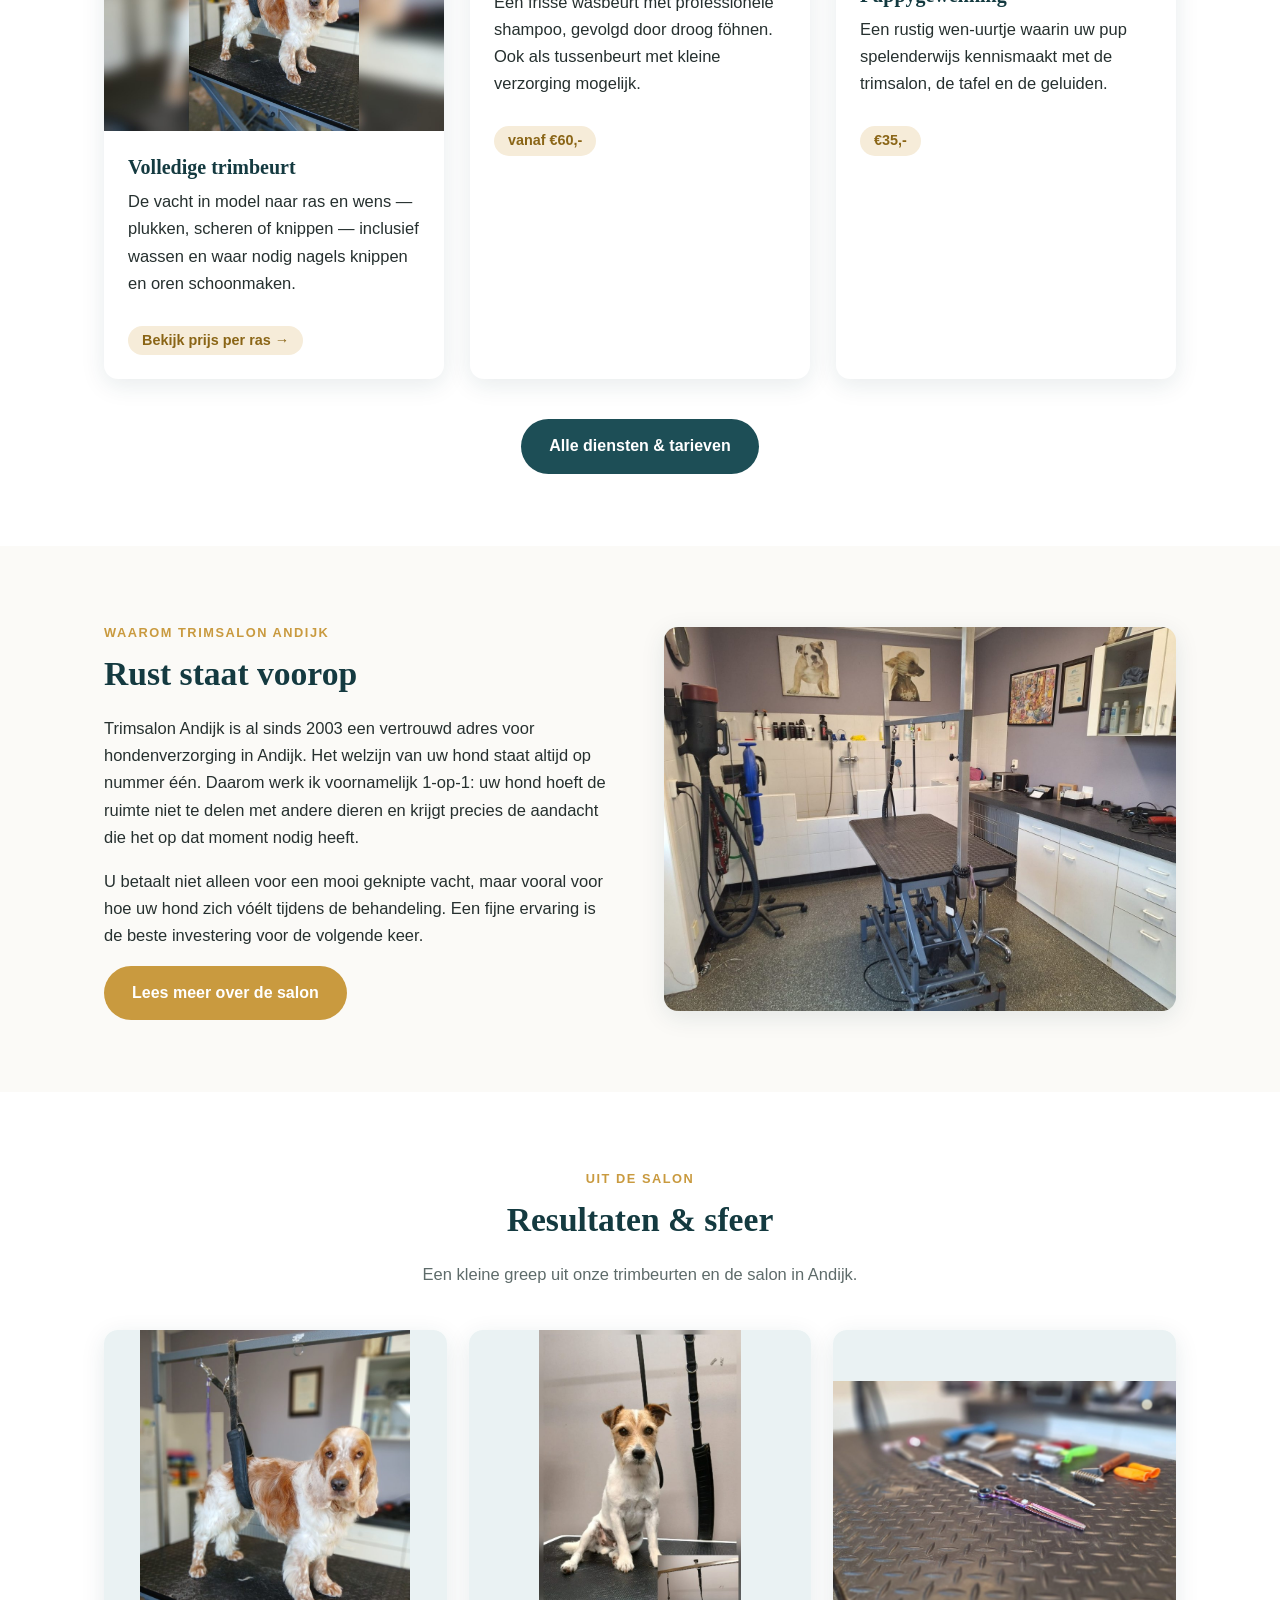
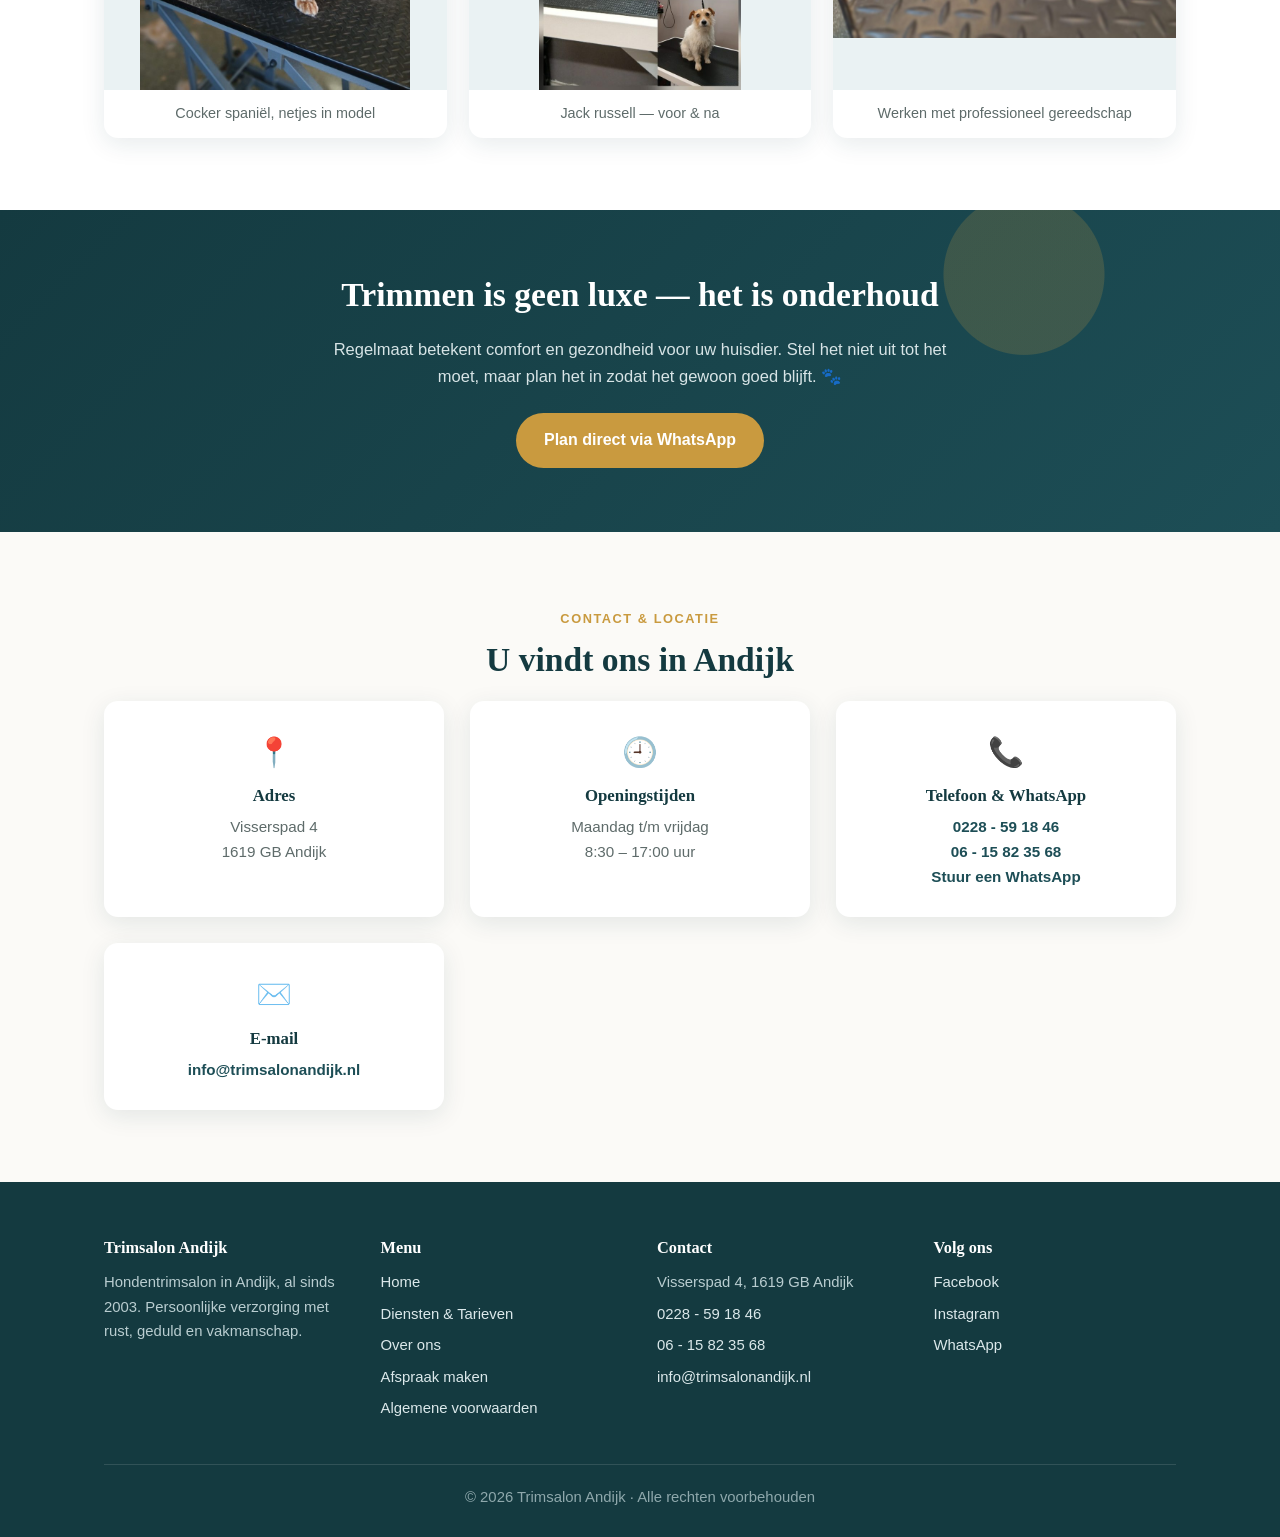
==== commit 804af350: "Foto's volledig tonen (geen bijsnijding), echte foto trimbeurt, favicon, dienst anaalklieren" ====
--- a/index.html
+++ b/index.html
@@ -6,6 +6,7 @@
 <title>Trimsalon Andijk | Hondentrimsalon sinds 2003</title>
 <meta name="description" content="Trimsalon Andijk: professionele hondentrimsalon sinds 2003. Persoonlijke 1-op-1 aandacht door een gediplomeerd trimster. Maak eenvoudig een afspraak.">
 <link rel="stylesheet" href="style.css">
+<link rel="icon" type="image/png" href="favicon.png">
 </head>
 <body>
 
@@ -85,7 +86,7 @@
     </div>
     <div class="grid cols-3">
       <div class="card">
-        <img src="https://d8j0ntlcm91z4.cloudfront.net/user_3FoysJiSFEChedgdG9I7TiVVTY4/hf_20260715_161110_e3547c8f-b76b-4efc-82a1-3128d108b045_min.webp" alt="Hond na volledige trimbeurt op de trimtafel">
+        <img src="cocker-card.jpg" alt="Cocker spaniël na een volledige trimbeurt">
         <div class="body">
           <h3>Volledige trimbeurt</h3>
           <p>De vacht in model naar ras en wens — plukken, scheren of knippen — inclusief wassen en waar nodig nagels knippen en oren schoonmaken.</p>
--- a/style.css
+++ b/style.css
@@ -79,7 +79,7 @@
 /* Galerij */
 .gallery { display: grid; gap: 22px; grid-template-columns: repeat(auto-fit, minmax(260px, 1fr)); }
 .gallery figure { margin: 0; background: var(--white); border-radius: var(--radius); box-shadow: var(--shadow); overflow: hidden; }
-.gallery img { width: 100%; height: 340px; object-fit: cover; display: block; }
+.gallery img { width: 100%; height: 360px; object-fit: contain; background: var(--petrol-light); display: block; }
 .gallery figcaption { padding: 12px 16px; color: var(--muted); font-size: .9rem; text-align: center; }
 
 nav.main ul { list-style: none; display: flex; gap: 4px; flex-wrap: wrap; }
@@ -206,8 +206,8 @@
 
 /* ===== Split (tekst + beeld) ===== */
 .split { display: grid; grid-template-columns: 1fr 1fr; gap: 48px; align-items: center; }
-.split img { border-radius: var(--radius); box-shadow: var(--shadow); width: 100%; height: 420px; object-fit: cover; }
-@media (max-width: 820px) { .split { grid-template-columns: 1fr; } .split img { height: 300px; } }
+.split img { display: block; margin: 0 auto; width: auto; height: auto; max-width: 100%; max-height: 620px; border-radius: var(--radius); box-shadow: var(--shadow); }
+@media (max-width: 820px) { .split { grid-template-columns: 1fr; } .split img { max-height: 460px; } }
 
 /* ===== Tabellen ===== */
 .table-wrap { overflow-x: auto; background: var(--white); border-radius: var(--radius); box-shadow: var(--shadow); }
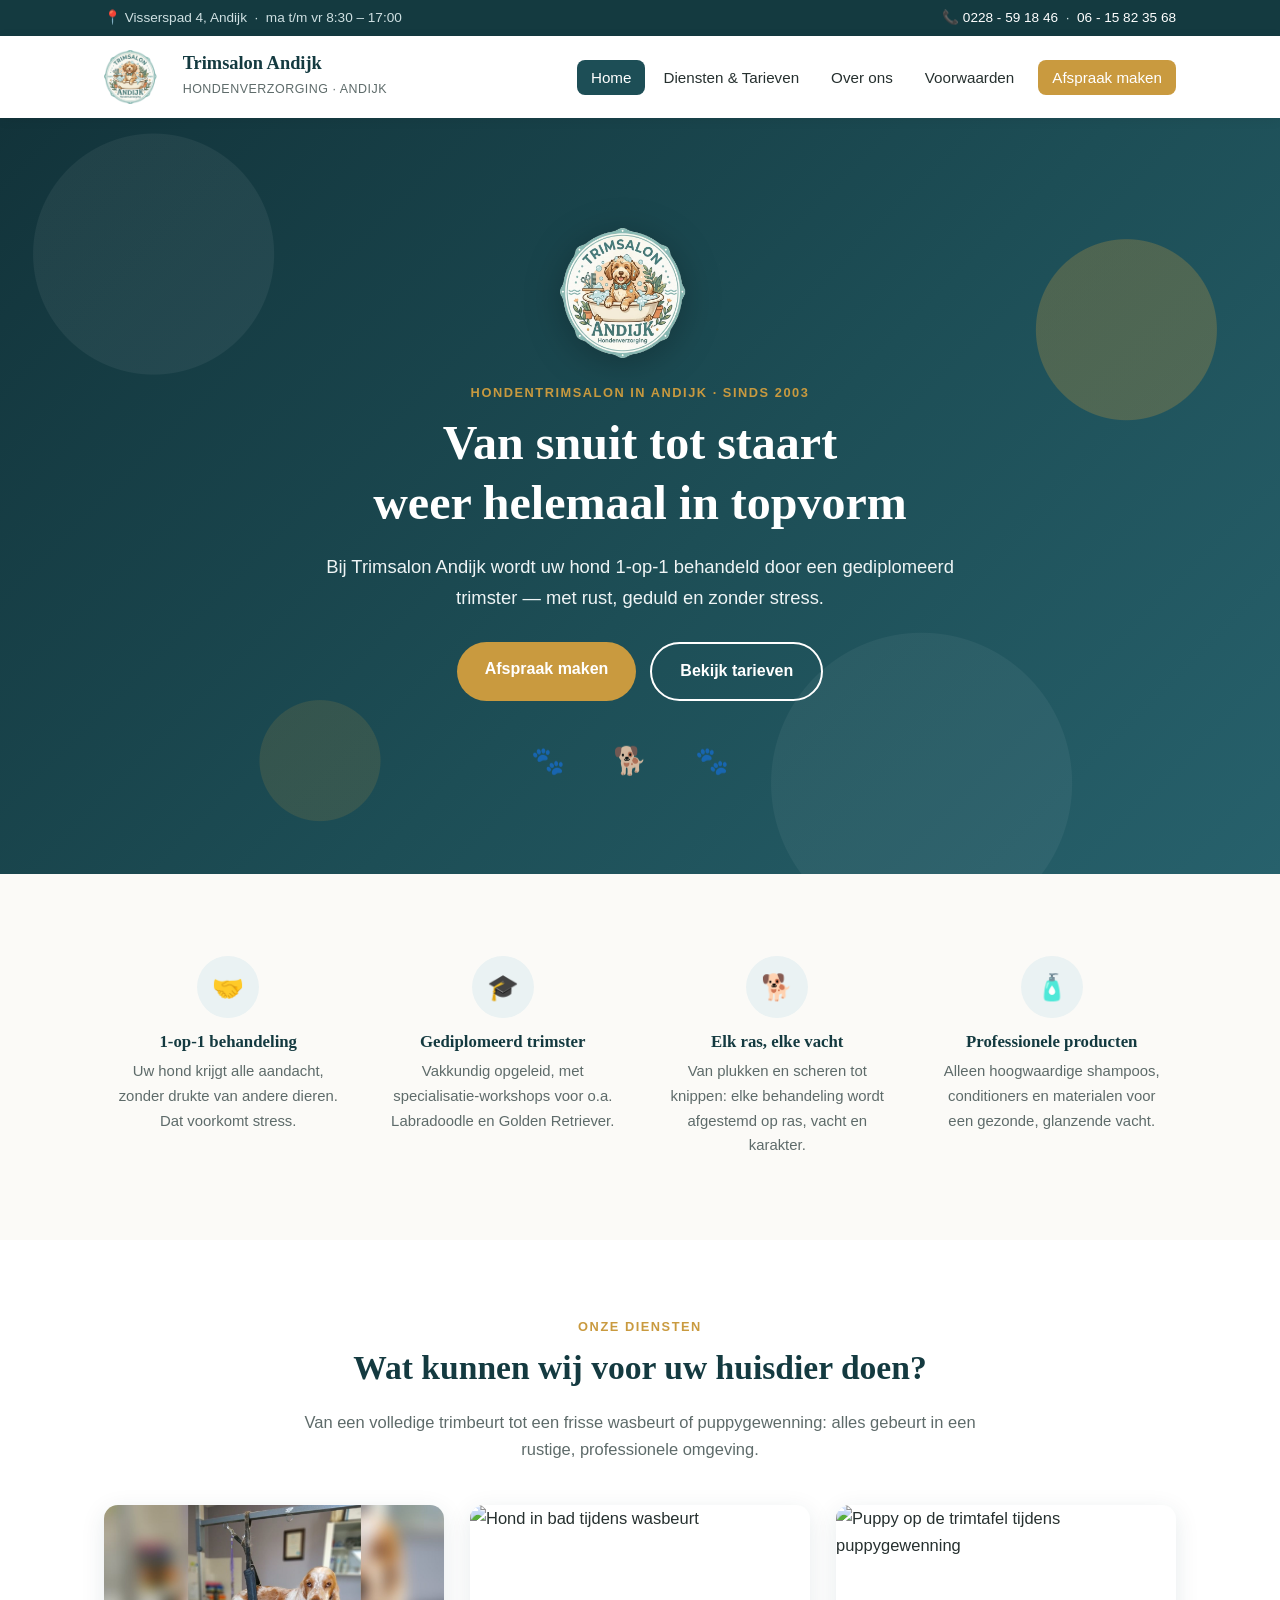
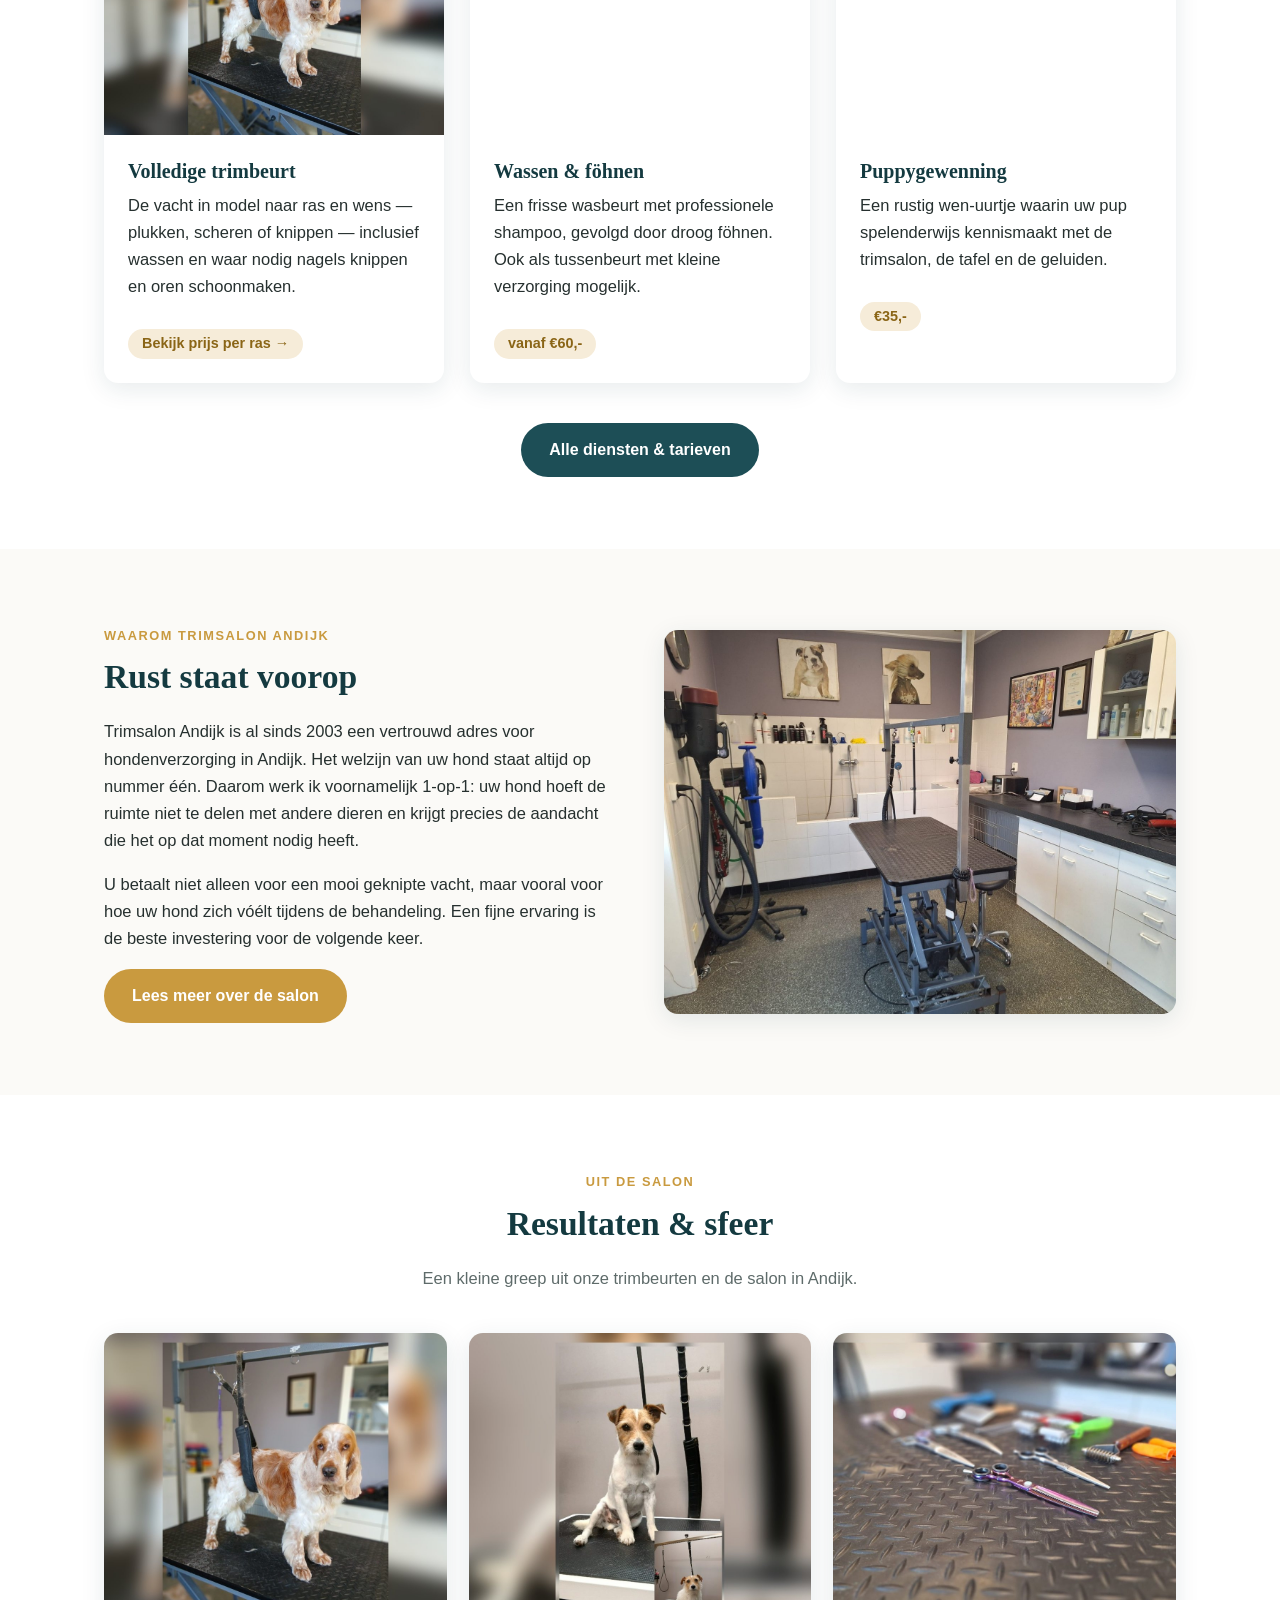
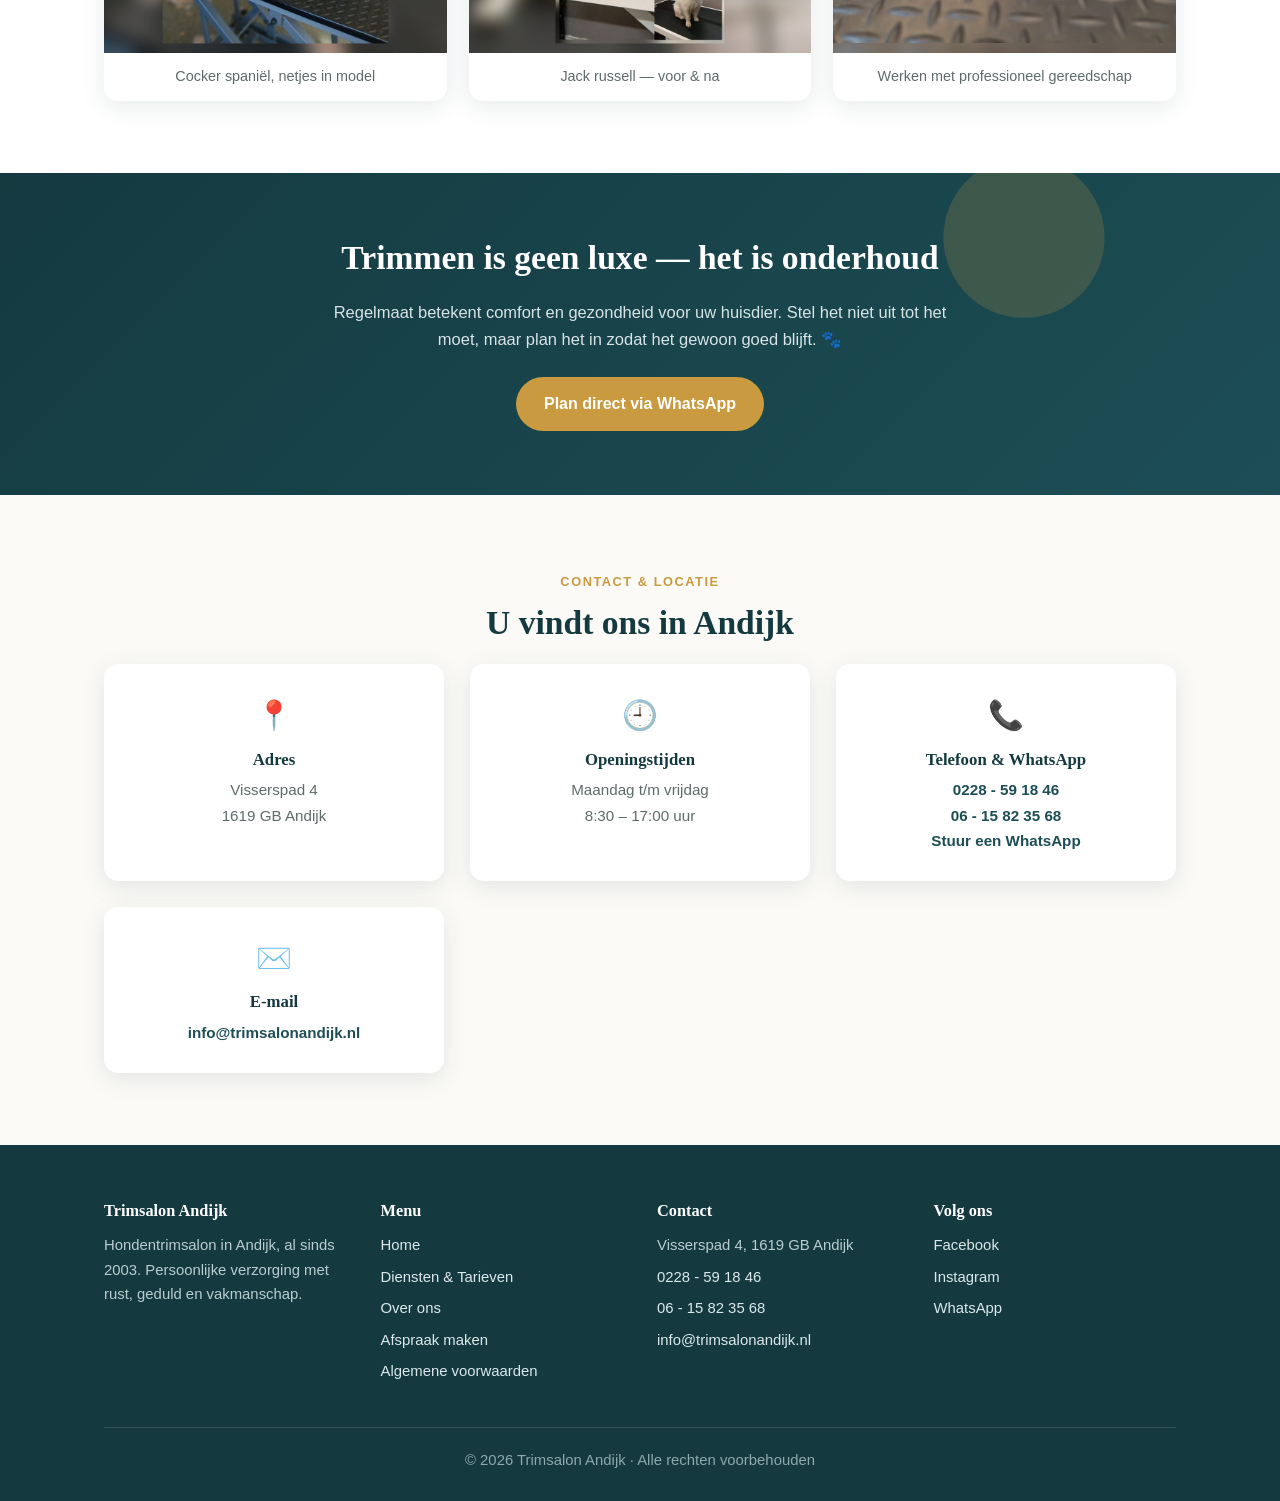
==== commit 0685e414: "Simpele paw-favicon, kaartfoto's gelijke hoogte, nettere galerijtegels" ====
--- a/index.html
+++ b/index.html
@@ -137,9 +137,9 @@
       <p class="intro">Een kleine greep uit onze trimbeurten en de salon in Andijk.</p>
     </div>
     <div class="gallery">
-      <figure><img src="cocker.jpg" alt="Getrimde cocker spaniël op de trimtafel"><figcaption>Cocker spaniël, netjes in model</figcaption></figure>
-      <figure><img src="jackrussell.jpg" alt="Getrimde jack russell terriër"><figcaption>Jack russell — voor &amp; na</figcaption></figure>
-      <figure><img src="gereedschap.jpg" alt="Professioneel trimgereedschap"><figcaption>Werken met professioneel gereedschap</figcaption></figure>
+      <figure><img src="cocker-tile.jpg" alt="Getrimde cocker spaniël op de trimtafel"><figcaption>Cocker spaniël, netjes in model</figcaption></figure>
+      <figure><img src="jackrussell-tile.jpg" alt="Getrimde jack russell terriër"><figcaption>Jack russell — voor &amp; na</figcaption></figure>
+      <figure><img src="gereedschap-tile.jpg" alt="Professioneel trimgereedschap"><figcaption>Werken met professioneel gereedschap</figcaption></figure>
     </div>
   </div>
 </section>
--- a/style.css
+++ b/style.css
@@ -79,7 +79,7 @@
 /* Galerij */
 .gallery { display: grid; gap: 22px; grid-template-columns: repeat(auto-fit, minmax(260px, 1fr)); }
 .gallery figure { margin: 0; background: var(--white); border-radius: var(--radius); box-shadow: var(--shadow); overflow: hidden; }
-.gallery img { width: 100%; height: 360px; object-fit: contain; background: var(--petrol-light); display: block; }
+.gallery img { width: 100%; height: 320px; object-fit: cover; display: block; }
 .gallery figcaption { padding: 12px 16px; color: var(--muted); font-size: .9rem; text-align: center; }
 
 nav.main ul { list-style: none; display: flex; gap: 4px; flex-wrap: wrap; }
@@ -164,6 +164,7 @@
   display: flex;
   flex-direction: column;
 }
+.card img { width: 100%; height: 230px; object-fit: cover; display: block; }
 .card .body { padding: 24px; flex: 1; }
 .card .body ul { margin: 10px 0 0 18px; color: var(--muted); }
 .card .body ul li { margin-bottom: 5px; }
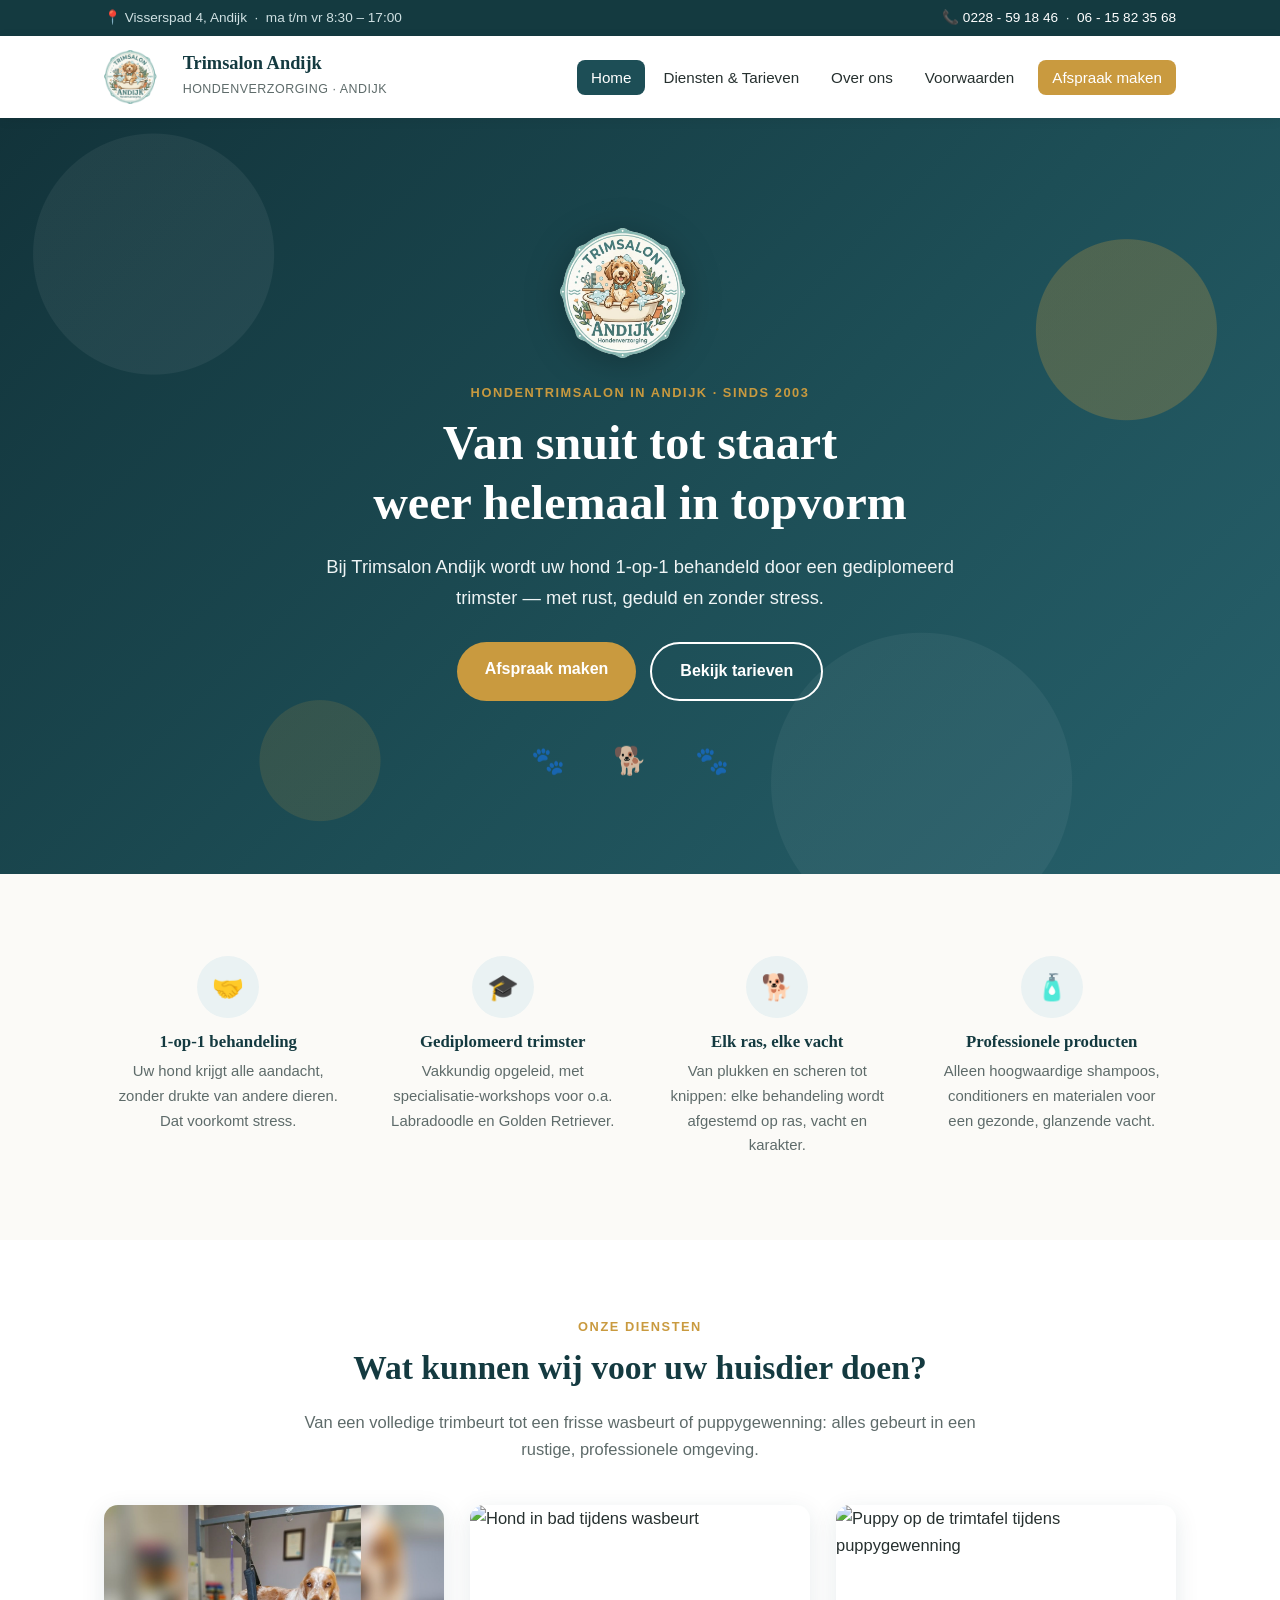
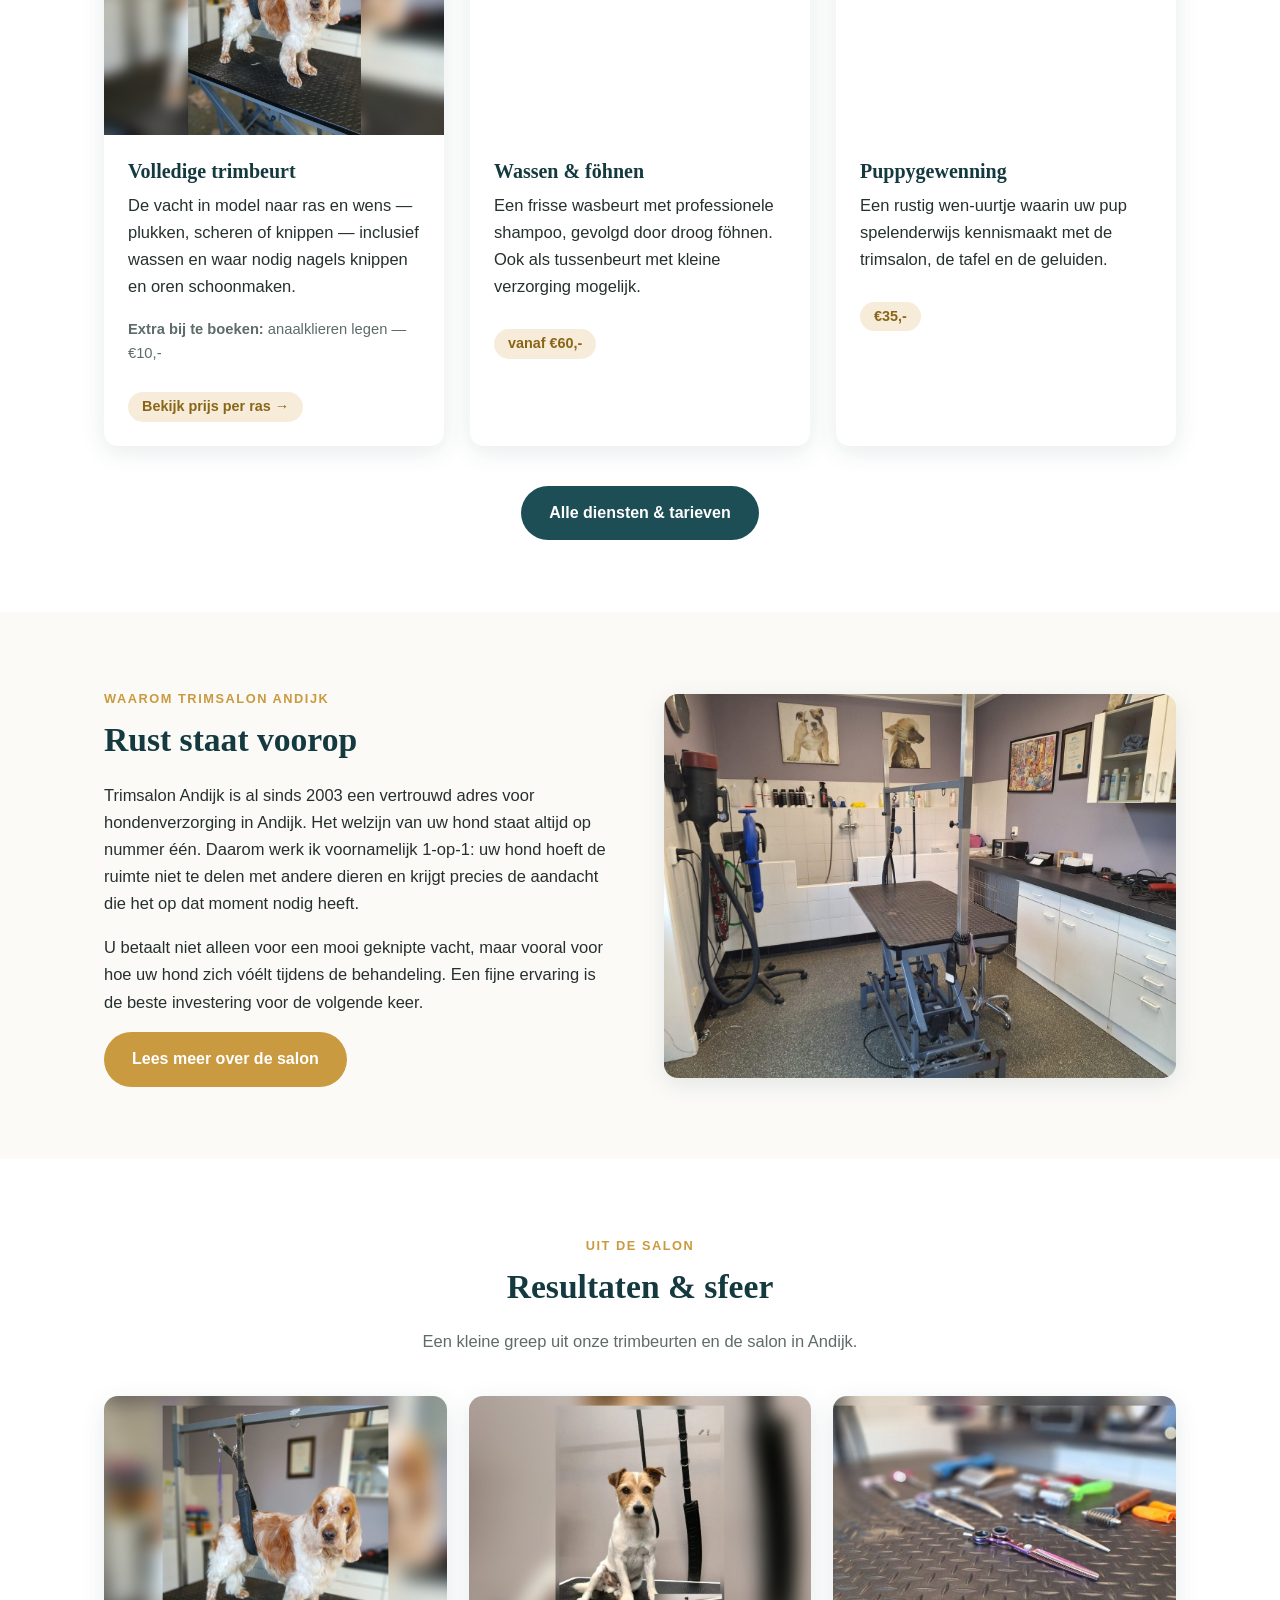
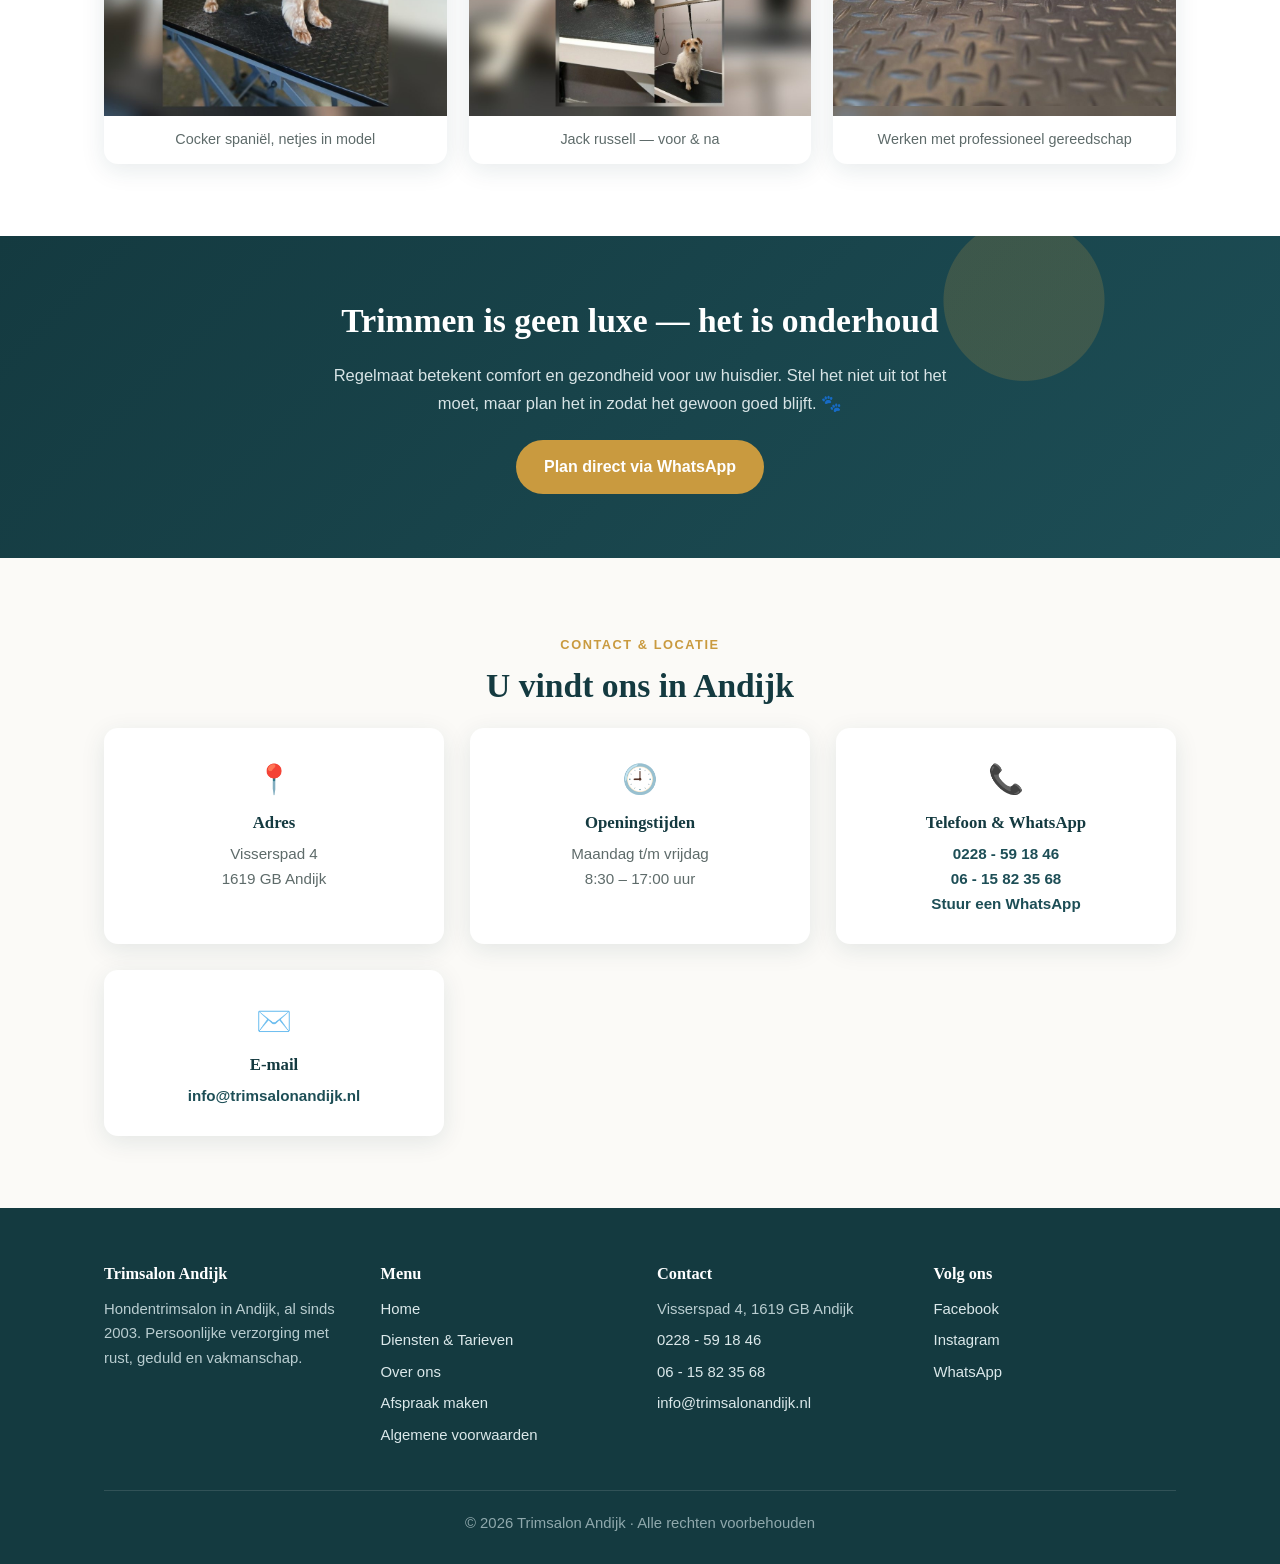
==== commit 4902f483: "Anaalklieren als extra optie bij trimbeurt + regelmaat-tekst netter" ====
--- a/index.html
+++ b/index.html
@@ -6,7 +6,8 @@
 <title>Trimsalon Andijk | Hondentrimsalon sinds 2003</title>
 <meta name="description" content="Trimsalon Andijk: professionele hondentrimsalon sinds 2003. Persoonlijke 1-op-1 aandacht door een gediplomeerd trimster. Maak eenvoudig een afspraak.">
 <link rel="stylesheet" href="style.css">
-<link rel="icon" type="image/png" href="favicon.png">
+<link rel="icon" href="favicon.ico" sizes="any">
+<link rel="icon" type="image/png" href="favicon.png?v=2">
 </head>
 <body>
 
@@ -90,6 +91,7 @@
         <div class="body">
           <h3>Volledige trimbeurt</h3>
           <p>De vacht in model naar ras en wens — plukken, scheren of knippen — inclusief wassen en waar nodig nagels knippen en oren schoonmaken.</p>
+          <p style="font-size:.92rem; color:var(--muted)"><strong>Extra bij te boeken:</strong> anaalklieren legen — €10,-</p>
           <a class="price" href="diensten-tarieven.html#prijzen">Bekijk prijs per ras →</a>
         </div>
       </div>
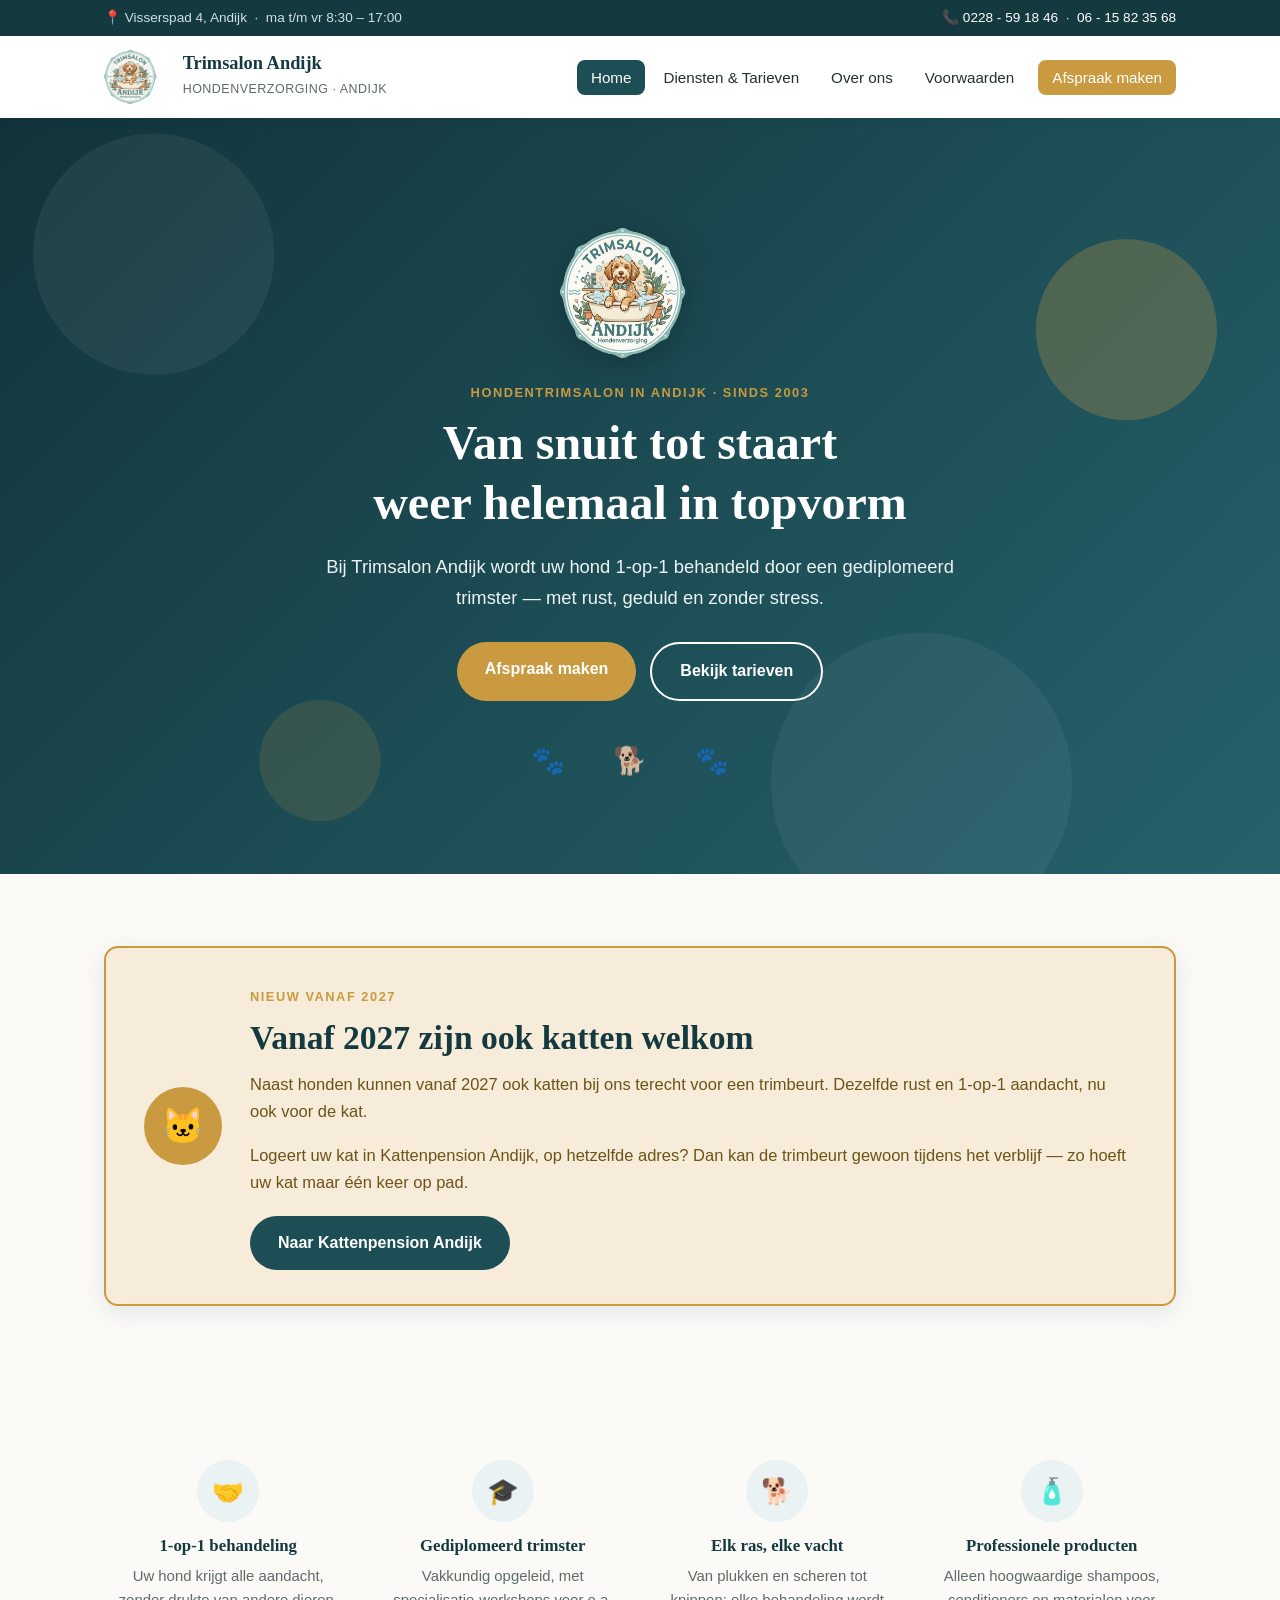
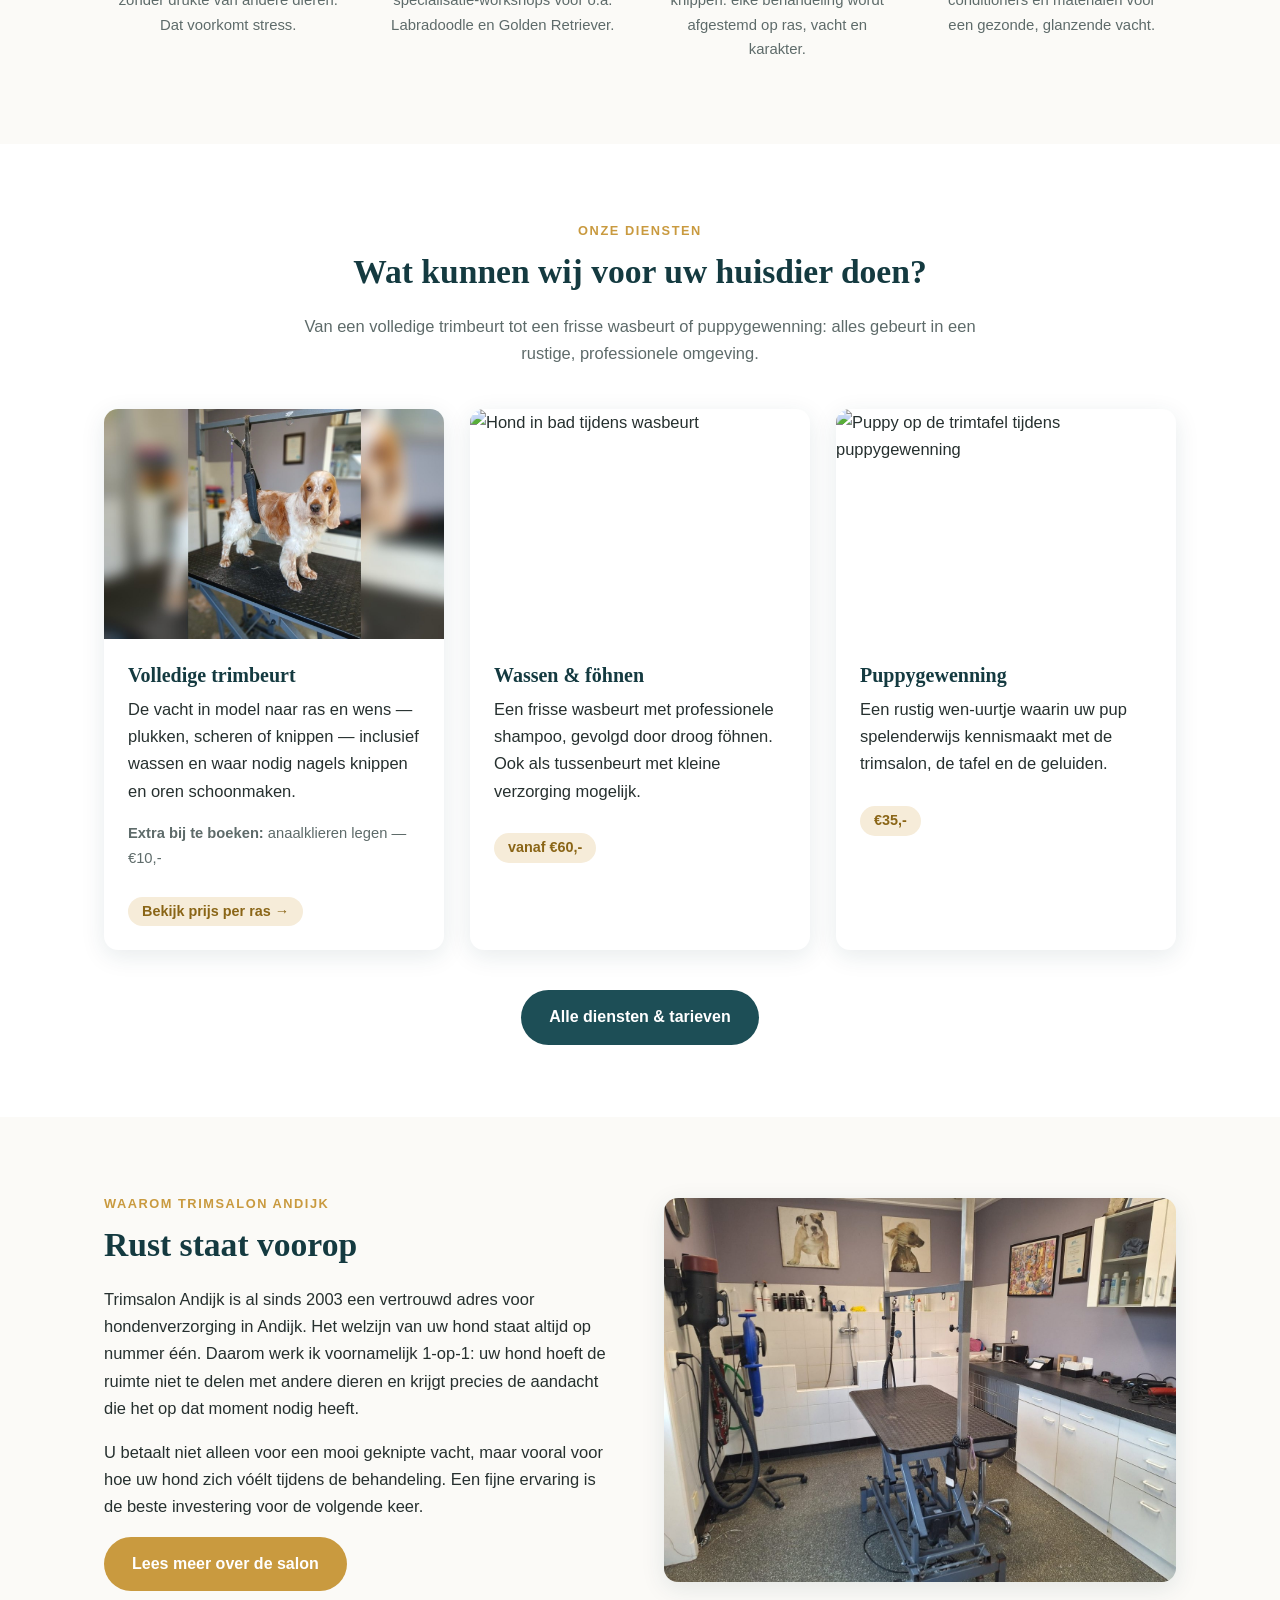
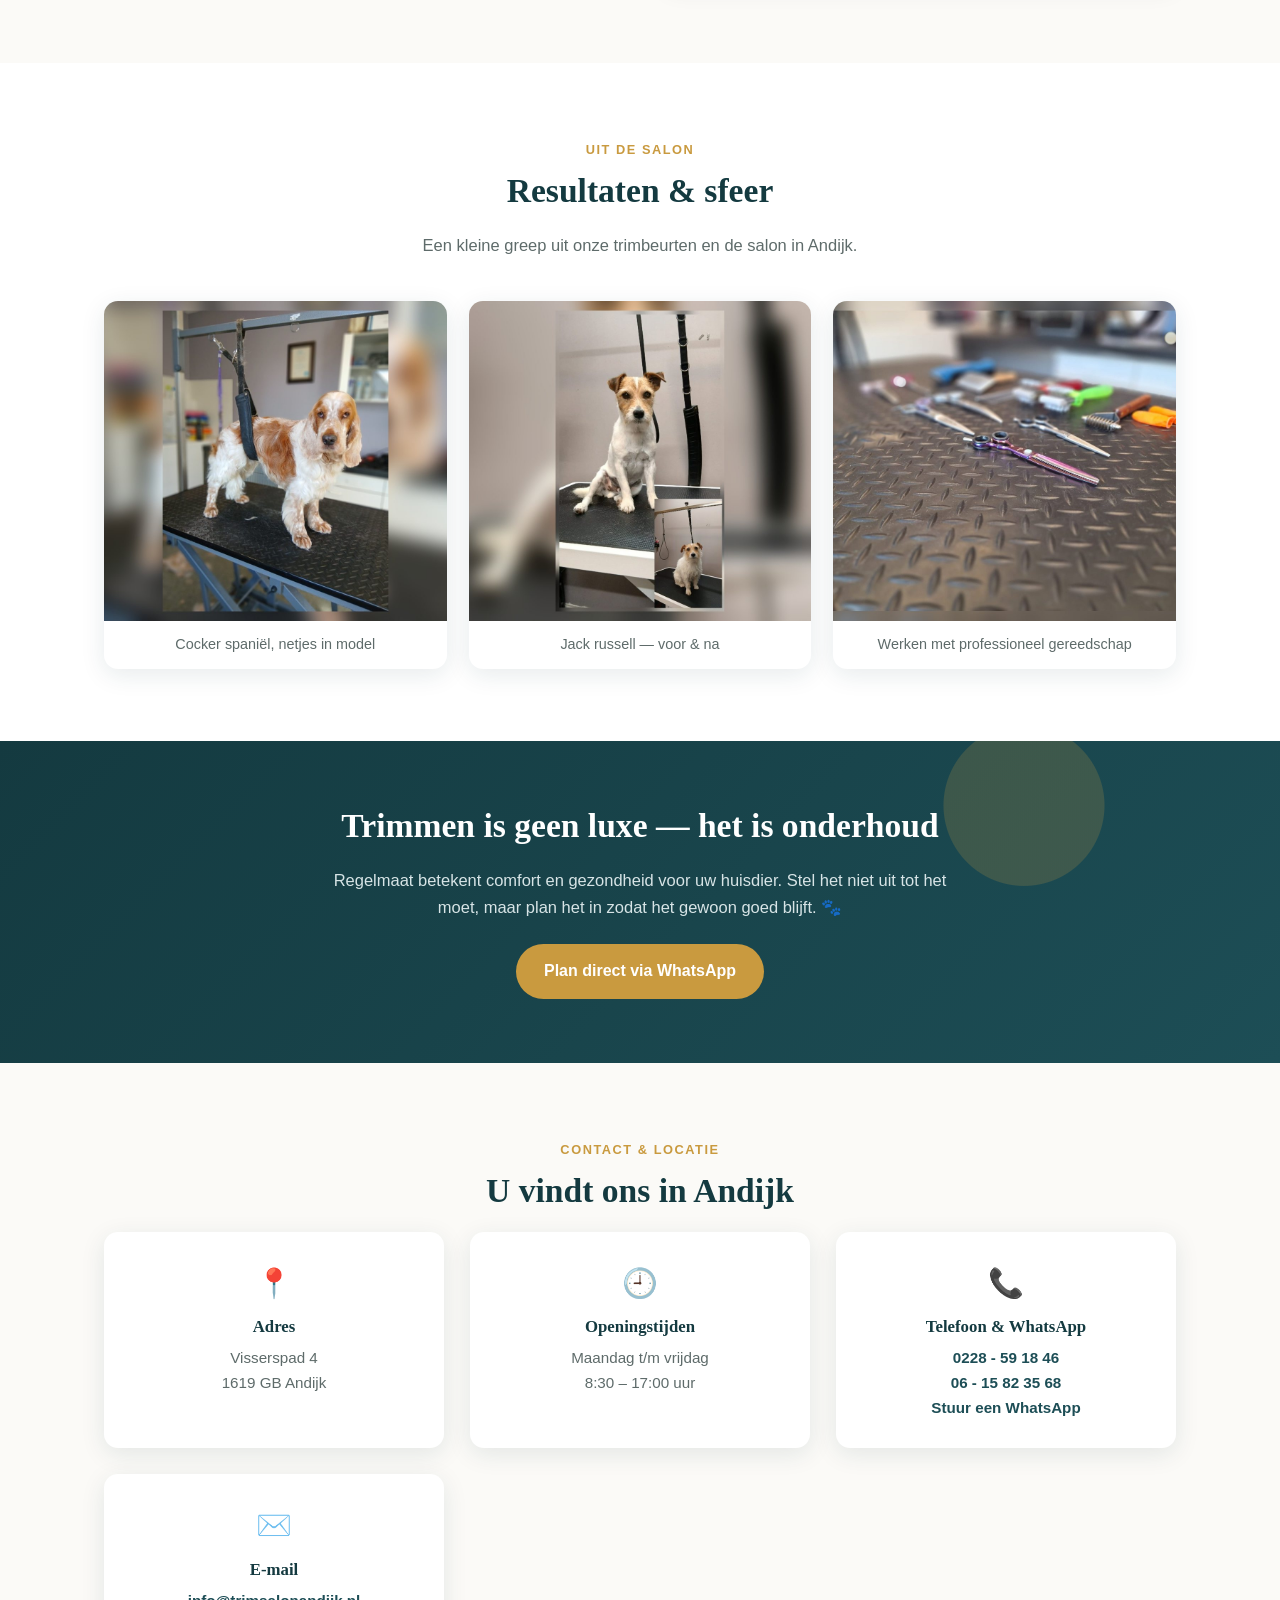
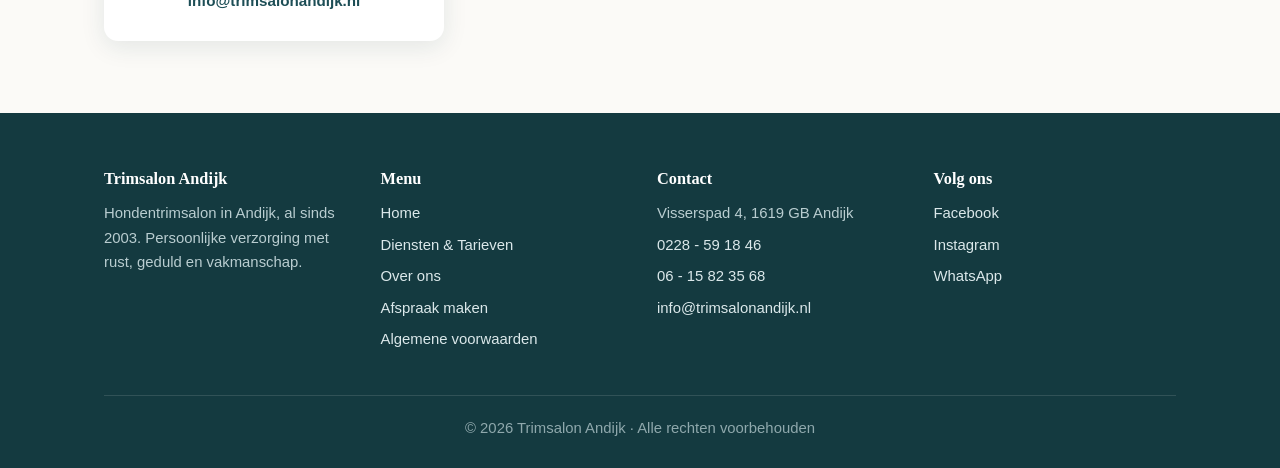
==== commit dfa17855: "Aankondiging: vanaf 2027 ook katten welkom" ====
--- a/index.html
+++ b/index.html
@@ -51,6 +51,21 @@
   <span class="paws">🐾 🐕 🐾</span>
 </section>
 
+<section class="block" id="katten">
+  <div class="container">
+    <div class="nieuws">
+      <div class="nieuws-icon">🐱</div>
+      <div class="nieuws-body">
+        <span class="kicker">Nieuw vanaf 2027</span>
+        <h2>Vanaf 2027 zijn ook katten welkom</h2>
+        <p>Naast honden kunnen vanaf 2027 ook katten bij ons terecht voor een trimbeurt. Dezelfde rust en 1-op-1 aandacht, nu ook voor de kat.</p>
+        <p>Logeert uw kat in Kattenpension Andijk, op hetzelfde adres? Dan kan de trimbeurt gewoon tijdens het verblijf — zo hoeft uw kat maar één keer op pad.</p>
+        <a class="btn btn-petrol" href="https://www.kattenpensionandijk.nl/" target="_blank" rel="noopener">Naar Kattenpension Andijk</a>
+      </div>
+    </div>
+  </div>
+</section>
+
 <section class="block">
   <div class="container">
     <div class="usp">
--- a/style.css
+++ b/style.css
@@ -230,6 +230,34 @@
   font-size: .95rem;
 }
 
+/* ===== Aankondiging ===== */
+.nieuws {
+  background: var(--gold-light);
+  border: 2px solid var(--gold);
+  border-radius: var(--radius);
+  box-shadow: var(--shadow);
+  padding: 34px 38px;
+  display: flex;
+  align-items: center;
+  gap: 28px;
+  flex-wrap: wrap;
+}
+.nieuws .nieuws-icon {
+  flex: 0 0 auto;
+  width: 78px; height: 78px; border-radius: 50%;
+  background: var(--gold); color: #fff;
+  display: flex; align-items: center; justify-content: center;
+  font-size: 2.2rem;
+}
+.nieuws .nieuws-body { flex: 1 1 320px; min-width: 0; }
+.nieuws h2 { margin-bottom: .35em; }
+.nieuws p { color: #6c5417; }
+.nieuws p:last-of-type { margin-bottom: 1.2em; }
+@media (max-width: 640px) {
+  .nieuws { padding: 26px 22px; gap: 18px; }
+  .nieuws .nieuws-icon { width: 62px; height: 62px; font-size: 1.7rem; }
+}
+
 /* ===== Contact ===== */
 .contact-grid { display: grid; gap: 26px; grid-template-columns: repeat(auto-fit, minmax(250px, 1fr)); }
 .contact-card {
